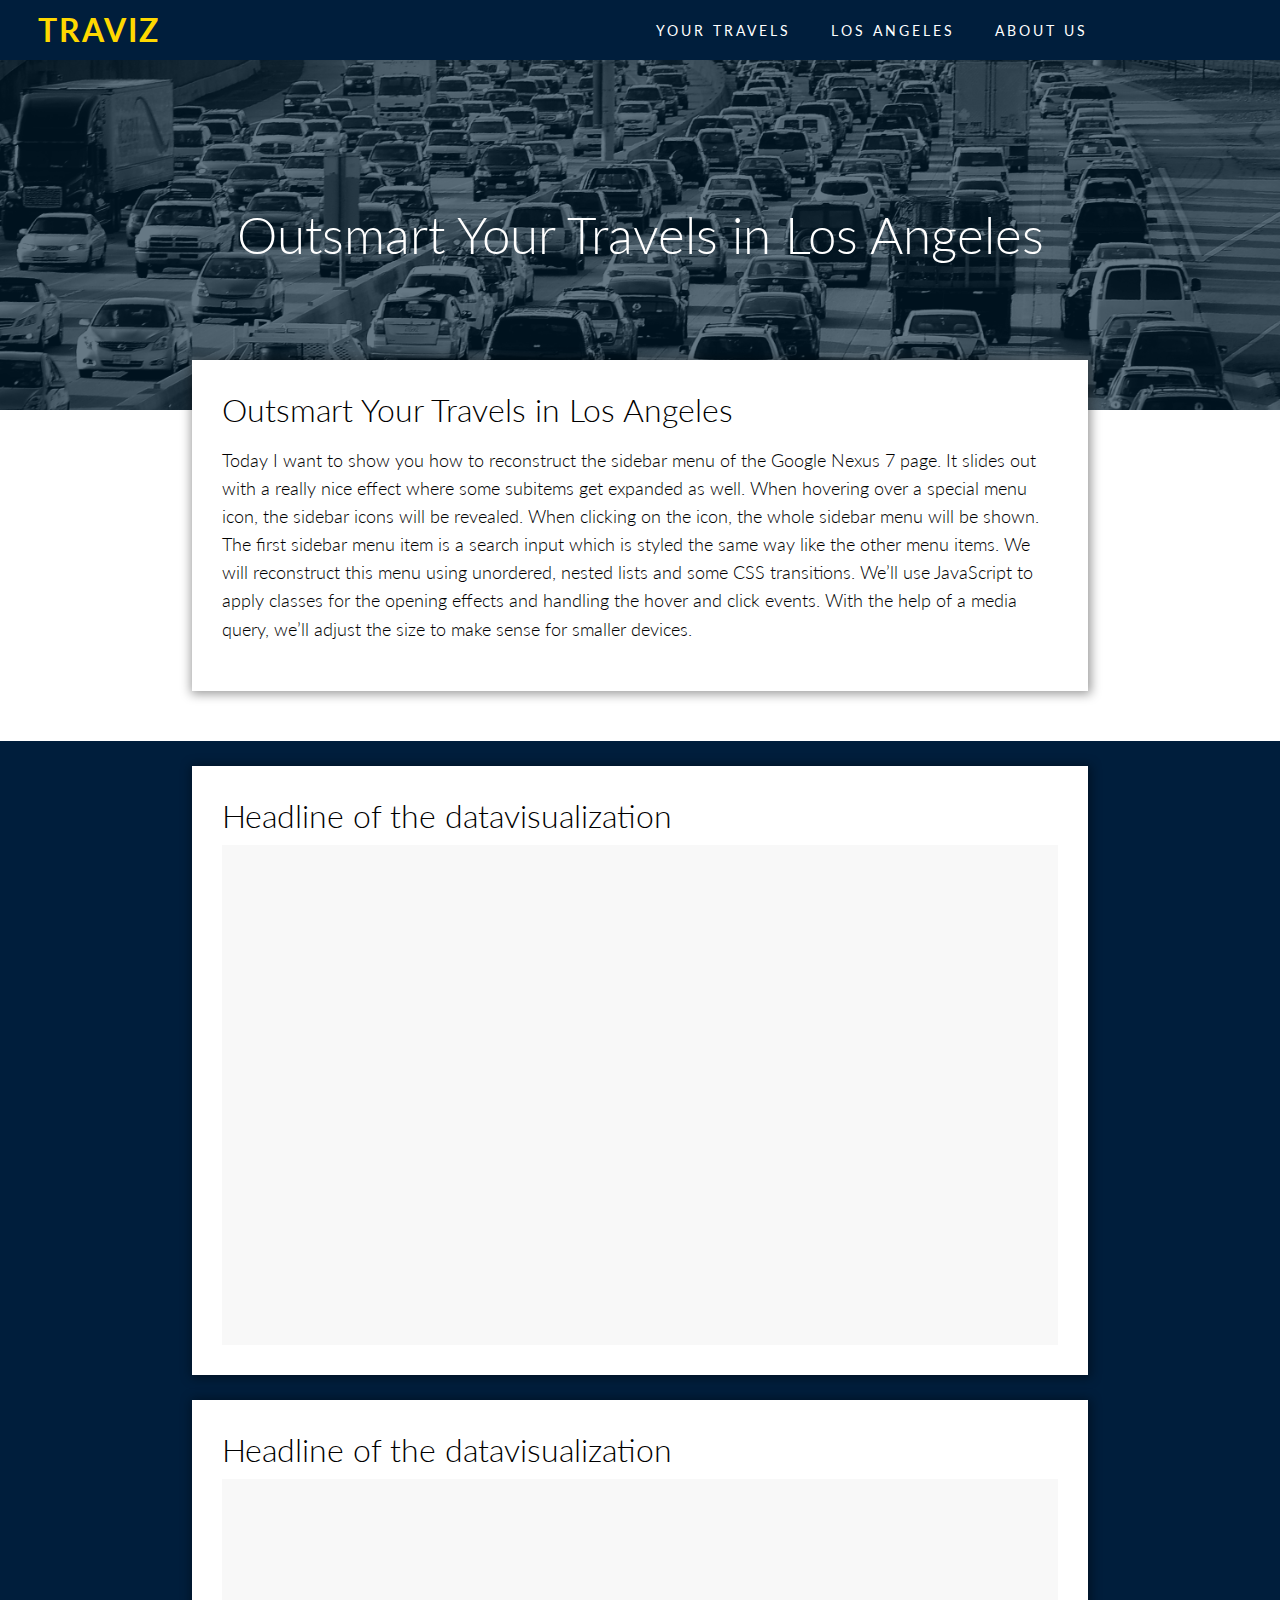
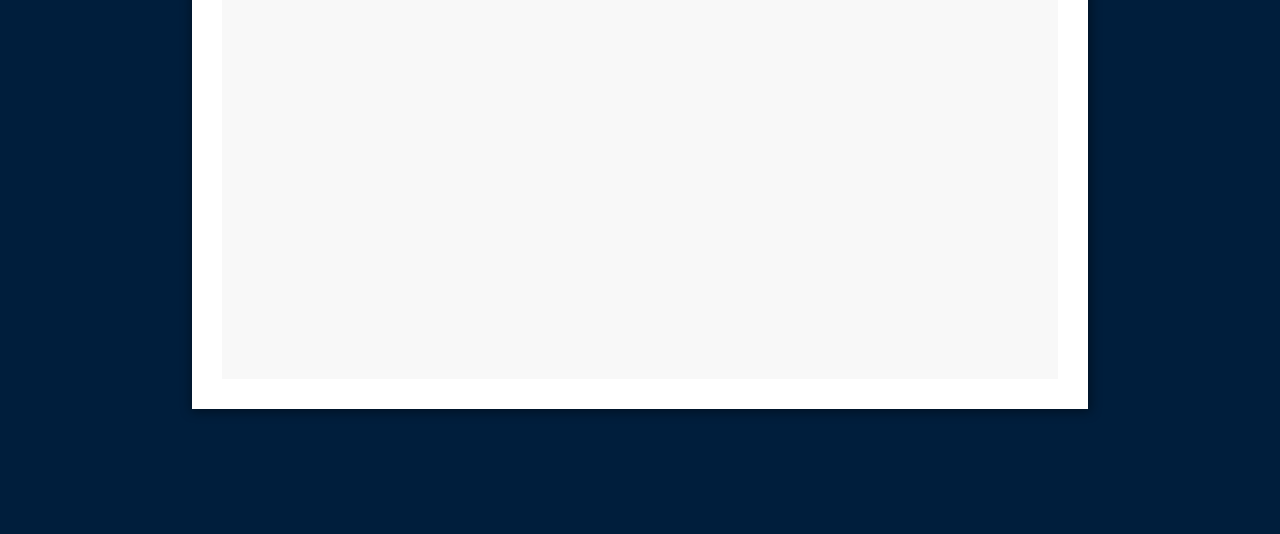
==== index.html @ 6c84fc67 "Add files via upload" ====
<!DOCTYPE html>
<html lang="en" class="no-js">
  <head>
    
        <meta charset="UTF-8">
		<meta http-equiv="X-UA-Compatible" content="IE=edge,chrome=1"> 
		<meta name="viewport" content="width=device-width, initial-scale=1.0"> 
		<title>Traviz - Outsmart Your Travels in Los Angeles </title>
		<meta name="Traviz - Outsmart your travels in Los Angeles" content="Datavisualizations on Los Angeles traffic">
		<meta name="Stefani Urmas" content="Los Angeles traffic data">
		<link rel="shortcut icon" href="../favicon.ico">
		<link rel="stylesheet" type="text/css" href="css/normalize.css">
      	<link href="css/jqueryui.css" rel="stylesheet" type="text/css">
        <link href="css/styles.css" rel="stylesheet" type="text/css">
		<link rel="stylesheet" type="text/css" href="css/component.css">
        <link href="https://fonts.googleapis.com/css?family=Lato:300,300i,400,400i,700" rel="stylesheet">
		<script src="js/modernizr.custom.js"></script>
    
</head>
  
<body>
    <header>    
        <div id="mobile-nav"></div>
        <div id="logo">Traviz</div>
        <nav id="desktop-nav">
            <ul>
                <li>Your Travels</li>
                <li>Los Angeles</li>
                <li>About us</li>
            </ul>    
        </nav>
        <div id="social"></div>
    </header>
    
    <div id="headerimage">
        <div id="headlines">
            <h1>Outsmart Your Travels in Los Angeles</h1>
        </div>
    </div>
        
    <main>
        <h1>Outsmart Your Travels in Los Angeles</h1>
        <p>Today I want to show you how to reconstruct the sidebar menu of the Google Nexus 7 page. It slides out with a really nice effect where some subitems get expanded as well. When hovering over a special menu icon, the sidebar icons will be revealed. When clicking on the icon, the whole sidebar menu will be shown. The first sidebar menu item is a search input which is styled the same way like the other menu items. We will reconstruct this menu using unordered, nested lists and some CSS transitions. We’ll use JavaScript to apply classes for the opening effects and handling the hover and click events. With the help of a media query, we’ll adjust the size to make sense for smaller devices.</p>
    </main>
        
    <section>
        <div id="dataviz-container">
            <h1>Headline of the datavisualization</h1>
            <div id="dataviz"></div>
        </div>
        <div id="dataviz-container">
            <h1>Headline of the datavisualization</h1>
            <div id="dataviz"></div>
        </div>
    </section>
    <footer></footer>
        
<!-- JAVASCRIPT -->
	<script src="js/jquery.js"></script>
	<script src="js/jqueryui.js"></script>
	<script src="js/script.js"></script>
    <script src="js/classie.js"></script>
    <script src="js/gnmenu.js"></script>
	<script>
			new gnMenu( document.getElementById( 'gn-menu' ) );
    </script>
	
</body>
</html>
---- css/jqueryui.css ----
/*! jQuery UI - v1.12.0 - 2016-07-08
* http://jqueryui.com
* Includes: core.css, accordion.css, autocomplete.css, menu.css, button.css, controlgroup.css, checkboxradio.css, datepicker.css, dialog.css, draggable.css, resizable.css, progressbar.css, selectable.css, selectmenu.css, slider.css, sortable.css, spinner.css, tabs.css, tooltip.css, theme.css
* To view and modify this theme, visit http://jqueryui.com/themeroller/?bgShadowXPos=&bgOverlayXPos=&bgErrorXPos=&bgHighlightXPos=&bgContentXPos=&bgHeaderXPos=&bgActiveXPos=&bgHoverXPos=&bgDefaultXPos=&bgShadowYPos=&bgOverlayYPos=&bgErrorYPos=&bgHighlightYPos=&bgContentYPos=&bgHeaderYPos=&bgActiveYPos=&bgHoverYPos=&bgDefaultYPos=&bgShadowRepeat=&bgOverlayRepeat=&bgErrorRepeat=&bgHighlightRepeat=&bgContentRepeat=&bgHeaderRepeat=&bgActiveRepeat=&bgHoverRepeat=&bgDefaultRepeat=&iconsHover=url(%22images%2Fui-icons_555555_256x240.png%22)&iconsHighlight=url(%22images%2Fui-icons_777620_256x240.png%22)&iconsHeader=url(%22images%2Fui-icons_444444_256x240.png%22)&iconsError=url(%22images%2Fui-icons_cc0000_256x240.png%22)&iconsDefault=url(%22images%2Fui-icons_777777_256x240.png%22)&iconsContent=url(%22images%2Fui-icons_444444_256x240.png%22)&iconsActive=url(%22images%2Fui-icons_ffffff_256x240.png%22)&bgImgUrlShadow=&bgImgUrlOverlay=&bgImgUrlHover=&bgImgUrlHighlight=&bgImgUrlHeader=&bgImgUrlError=&bgImgUrlDefault=&bgImgUrlContent=&bgImgUrlActive=&opacityFilterShadow=Alpha(Opacity%3D30)&opacityFilterOverlay=Alpha(Opacity%3D30)&opacityShadowPerc=30&opacityOverlayPerc=30&iconColorHover=%23555555&iconColorHighlight=%23777620&iconColorHeader=%23444444&iconColorError=%23cc0000&iconColorDefault=%23777777&iconColorContent=%23444444&iconColorActive=%23ffffff&bgImgOpacityShadow=0&bgImgOpacityOverlay=0&bgImgOpacityError=95&bgImgOpacityHighlight=55&bgImgOpacityContent=75&bgImgOpacityHeader=75&bgImgOpacityActive=65&bgImgOpacityHover=75&bgImgOpacityDefault=75&bgTextureShadow=flat&bgTextureOverlay=flat&bgTextureError=flat&bgTextureHighlight=flat&bgTextureContent=flat&bgTextureHeader=flat&bgTextureActive=flat&bgTextureHover=flat&bgTextureDefault=flat&cornerRadius=3px&fwDefault=normal&ffDefault=Arial%2CHelvetica%2Csans-serif&fsDefault=1em&cornerRadiusShadow=8px&thicknessShadow=5px&offsetLeftShadow=0px&offsetTopShadow=0px&opacityShadow=.3&bgColorShadow=%23666666&opacityOverlay=.3&bgColorOverlay=%23aaaaaa&fcError=%235f3f3f&borderColorError=%23f1a899&bgColorError=%23fddfdf&fcHighlight=%23777620&borderColorHighlight=%23dad55e&bgColorHighlight=%23fffa90&fcContent=%23333333&borderColorContent=%23dddddd&bgColorContent=%23ffffff&fcHeader=%23333333&borderColorHeader=%23dddddd&bgColorHeader=%23e9e9e9&fcActive=%23ffffff&borderColorActive=%23003eff&bgColorActive=%23007fff&fcHover=%232b2b2b&borderColorHover=%23cccccc&bgColorHover=%23ededed&fcDefault=%23454545&borderColorDefault=%23c5c5c5&bgColorDefault=%23f6f6f6
* Copyright jQuery Foundation and other contributors; Licensed MIT */

/* Layout helpers
----------------------------------*/
.ui-helper-hidden {
	display: none;
}
.ui-helper-hidden-accessible {
	border: 0;
	clip: rect(0 0 0 0);
	height: 1px;
	margin: -1px;
	overflow: hidden;
	padding: 0;
	position: absolute;
	width: 1px;
}
.ui-helper-reset {
	margin: 0;
	padding: 0;
	border: 0;
	outline: 0;
	line-height: 1.3;
	text-decoration: none;
	font-size: 100%;
	list-style: none;
}
.ui-helper-clearfix:before,
.ui-helper-clearfix:after {
	content: "";
	display: table;
	border-collapse: collapse;
}
.ui-helper-clearfix:after {
	clear: both;
}
.ui-helper-zfix {
	width: 100%;
	height: 100%;
	top: 0;
	left: 0;
	position: absolute;
	opacity: 0;
	filter:Alpha(Opacity=0); /* support: IE8 */
}

.ui-front {
	z-index: 100;
}


/* Interaction Cues
----------------------------------*/
.ui-state-disabled {
	cursor: default !important;
	pointer-events: none;
}


/* Icons
----------------------------------*/
.ui-icon {
	display: inline-block;
	vertical-align: middle;
	margin-top: -.25em;
	position: relative;
	text-indent: -99999px;
	overflow: hidden;
	background-repeat: no-repeat;
}

.ui-widget-icon-block {
	left: 50%;
	margin-left: -8px;
	display: block;
}

/* Misc visuals
----------------------------------*/

/* Overlays */
.ui-widget-overlay {
	position: fixed;
	top: 0;
	left: 0;
	width: 100%;
	height: 100%;
}
.ui-accordion .ui-accordion-header {
	display: block;
	cursor: pointer;
	position: relative;
	margin: 2px 0 0 0;
	padding: .5em .5em .5em .7em;
	font-size: 100%;
}
.ui-accordion .ui-accordion-content {
	padding: 1em 2.2em;
	border-top: 0;
	overflow: auto;
}
.ui-autocomplete {
	position: absolute;
	top: 0;
	left: 0;
	cursor: default;
}
.ui-menu {
	list-style: none;
	padding: 0;
	margin: 0;
	display: block;
	outline: 0;
}
.ui-menu .ui-menu {
	position: absolute;
}
.ui-menu .ui-menu-item {
	margin: 0;
	cursor: pointer;
	/* support: IE10, see #8844 */
	list-style-image: url("[data-uri]");
}
.ui-menu .ui-menu-item-wrapper {
	position: relative;
	padding: 3px 1em 3px .4em;
}
.ui-menu .ui-menu-divider {
	margin: 5px 0;
	height: 0;
	font-size: 0;
	line-height: 0;
	border-width: 1px 0 0 0;
}
.ui-menu .ui-state-focus,
.ui-menu .ui-state-active {
	margin: -1px;
}

/* icon support */
.ui-menu-icons {
	position: relative;
}
.ui-menu-icons .ui-menu-item-wrapper {
	padding-left: 2em;
}

/* left-aligned */
.ui-menu .ui-icon {
	position: absolute;
	top: 0;
	bottom: 0;
	left: .2em;
	margin: auto 0;
}

/* right-aligned */
.ui-menu .ui-menu-icon {
	left: auto;
	right: 0;
}
.ui-button {
	padding: .4em 1em;
	display: inline-block;
	position: relative;
	line-height: normal;
	margin-right: .1em;
	cursor: pointer;
	vertical-align: middle;
	text-align: center;
	-webkit-user-select: none;
	-moz-user-select: none;
	-ms-user-select: none;
	user-select: none;

	/* Support: IE <= 11 */
	overflow: visible;
}

.ui-button,
.ui-button:link,
.ui-button:visited,
.ui-button:hover,
.ui-button:active {
	text-decoration: none;
}

/* to make room for the icon, a width needs to be set here */
.ui-button-icon-only {
	width: 2em;
	box-sizing: border-box;
	text-indent: -9999px;
	white-space: nowrap;
}

/* no icon support for input elements */
input.ui-button.ui-button-icon-only {
	text-indent: 0;
}

/* button icon element(s) */
.ui-button-icon-only .ui-icon {
	position: absolute;
	top: 50%;
	left: 50%;
	margin-top: -8px;
	margin-left: -8px;
}

.ui-button.ui-icon-notext .ui-icon {
	padding: 0;
	width: 2.1em;
	height: 2.1em;
	text-indent: -9999px;
	white-space: nowrap;

}

input.ui-button.ui-icon-notext .ui-icon {
	width: auto;
	height: auto;
	text-indent: 0;
	white-space: normal;
	padding: .4em 1em;
}

/* workarounds */
/* Support: Firefox 5 - 40 */
input.ui-button::-moz-focus-inner,
button.ui-button::-moz-focus-inner {
	border: 0;
	padding: 0;
}
.ui-controlgroup {
	vertical-align: middle;
	display: inline-block;
}
.ui-controlgroup > .ui-controlgroup-item {
	float: left;
	margin-left: 0;
	margin-right: 0;
}
.ui-controlgroup > .ui-controlgroup-item:focus,
.ui-controlgroup > .ui-controlgroup-item.ui-visual-focus {
	z-index: 9999;
}
.ui-controlgroup-vertical > .ui-controlgroup-item {
	display: block;
	float: none;
	width: 100%;
	margin-top: 0;
	margin-bottom: 0;
	text-align: left;
}
.ui-controlgroup-vertical .ui-controlgroup-item {
	box-sizing: border-box;
}
.ui-controlgroup .ui-controlgroup-label {
	padding: .4em 1em;
}
.ui-controlgroup .ui-controlgroup-label span {
	font-size: 80%;
}
.ui-controlgroup-horizontal .ui-controlgroup-label + .ui-controlgroup-item {
	border-left: none;
}
.ui-controlgroup-vertical .ui-controlgroup-label + .ui-controlgroup-item {
	border-top: none;
}
.ui-controlgroup-horizontal .ui-controlgroup-label.ui-widget-content {
	border-right: none;
}
.ui-controlgroup-vertical .ui-controlgroup-label.ui-widget-content {
	border-bottom: none;
}

/* Spinner specific style fixes */
.ui-controlgroup-vertical .ui-spinner-input {

	/* Support: IE8 only, Android < 4.4 only */
	width: 75%;
	width: calc( 100% - 2.4em );
}
.ui-controlgroup-vertical .ui-spinner .ui-spinner-up {
	border-top-style: solid;
}

.ui-checkboxradio-label .ui-icon-background {
	box-shadow: inset 1px 1px 1px #ccc;
	border-radius: .12em;
	border: none;
}
.ui-checkboxradio-radio-label .ui-icon-background {
	width: 16px;
	height: 16px;
	border-radius: 1em;
	overflow: visible;
	border: none;
}
.ui-checkboxradio-radio-label.ui-checkboxradio-checked .ui-icon,
.ui-checkboxradio-radio-label.ui-checkboxradio-checked:hover .ui-icon {
	background-image: none;
	width: 8px;
	height: 8px;
	border-width: 4px;
	border-style: solid;
}
.ui-checkboxradio-disabled {
	pointer-events: none;
}
.ui-datepicker {
	width: 17em;
	padding: .2em .2em 0;
	display: none;
}
.ui-datepicker .ui-datepicker-header {
	position: relative;
	padding: .2em 0;
}
.ui-datepicker .ui-datepicker-prev,
.ui-datepicker .ui-datepicker-next {
	position: absolute;
	top: 2px;
	width: 1.8em;
	height: 1.8em;
}
.ui-datepicker .ui-datepicker-prev-hover,
.ui-datepicker .ui-datepicker-next-hover {
	top: 1px;
}
.ui-datepicker .ui-datepicker-prev {
	left: 2px;
}
.ui-datepicker .ui-datepicker-next {
	right: 2px;
}
.ui-datepicker .ui-datepicker-prev-hover {
	left: 1px;
}
.ui-datepicker .ui-datepicker-next-hover {
	right: 1px;
}
.ui-datepicker .ui-datepicker-prev span,
.ui-datepicker .ui-datepicker-next span {
	display: block;
	position: absolute;
	left: 50%;
	margin-left: -8px;
	top: 50%;
	margin-top: -8px;
}
.ui-datepicker .ui-datepicker-title {
	margin: 0 2.3em;
	line-height: 1.8em;
	text-align: center;
}
.ui-datepicker .ui-datepicker-title select {
	font-size: 1em;
	margin: 1px 0;
}
.ui-datepicker select.ui-datepicker-month,
.ui-datepicker select.ui-datepicker-year {
	width: 45%;
}
.ui-datepicker table {
	width: 100%;
	font-size: .9em;
	border-collapse: collapse;
	margin: 0 0 .4em;
}
.ui-datepicker th {
	padding: .7em .3em;
	text-align: center;
	font-weight: bold;
	border: 0;
}
.ui-datepicker td {
	border: 0;
	padding: 1px;
}
.ui-datepicker td span,
.ui-datepicker td a {
	display: block;
	padding: .2em;
	text-align: right;
	text-decoration: none;
}
.ui-datepicker .ui-datepicker-buttonpane {
	background-image: none;
	margin: .7em 0 0 0;
	padding: 0 .2em;
	border-left: 0;
	border-right: 0;
	border-bottom: 0;
}
.ui-datepicker .ui-datepicker-buttonpane button {
	float: right;
	margin: .5em .2em .4em;
	cursor: pointer;
	padding: .2em .6em .3em .6em;
	width: auto;
	overflow: visible;
}
.ui-datepicker .ui-datepicker-buttonpane button.ui-datepicker-current {
	float: left;
}

/* with multiple calendars */
.ui-datepicker.ui-datepicker-multi {
	width: auto;
}
.ui-datepicker-multi .ui-datepicker-group {
	float: left;
}
.ui-datepicker-multi .ui-datepicker-group table {
	width: 95%;
	margin: 0 auto .4em;
}
.ui-datepicker-multi-2 .ui-datepicker-group {
	width: 50%;
}
.ui-datepicker-multi-3 .ui-datepicker-group {
	width: 33.3%;
}
.ui-datepicker-multi-4 .ui-datepicker-group {
	width: 25%;
}
.ui-datepicker-multi .ui-datepicker-group-last .ui-datepicker-header,
.ui-datepicker-multi .ui-datepicker-group-middle .ui-datepicker-header {
	border-left-width: 0;
}
.ui-datepicker-multi .ui-datepicker-buttonpane {
	clear: left;
}
.ui-datepicker-row-break {
	clear: both;
	width: 100%;
	font-size: 0;
}

/* RTL support */
.ui-datepicker-rtl {
	direction: rtl;
}
.ui-datepicker-rtl .ui-datepicker-prev {
	right: 2px;
	left: auto;
}
.ui-datepicker-rtl .ui-datepicker-next {
	left: 2px;
	right: auto;
}
.ui-datepicker-rtl .ui-datepicker-prev:hover {
	right: 1px;
	left: auto;
}
.ui-datepicker-rtl .ui-datepicker-next:hover {
	left: 1px;
	right: auto;
}
.ui-datepicker-rtl .ui-datepicker-buttonpane {
	clear: right;
}
.ui-datepicker-rtl .ui-datepicker-buttonpane button {
	float: left;
}
.ui-datepicker-rtl .ui-datepicker-buttonpane button.ui-datepicker-current,
.ui-datepicker-rtl .ui-datepicker-group {
	float: right;
}
.ui-datepicker-rtl .ui-datepicker-group-last .ui-datepicker-header,
.ui-datepicker-rtl .ui-datepicker-group-middle .ui-datepicker-header {
	border-right-width: 0;
	border-left-width: 1px;
}

/* Icons */
.ui-datepicker .ui-icon {
	display: block;
	text-indent: -99999px;
	overflow: hidden;
	background-repeat: no-repeat;
	left: .5em;
	top: .3em;
}
.ui-dialog {
	position: absolute;
	top: 0;
	left: 0;
	padding: .2em;
	outline: 0;
}
.ui-dialog .ui-dialog-titlebar {
	padding: .4em 1em;
	position: relative;
}
.ui-dialog .ui-dialog-title {
	float: left;
	margin: .1em 0;
	white-space: nowrap;
	width: 90%;
	overflow: hidden;
	text-overflow: ellipsis;
}
.ui-dialog .ui-dialog-titlebar-close {
	position: absolute;
	right: .3em;
	top: 50%;
	width: 20px;
	margin: -10px 0 0 0;
	padding: 1px;
	height: 20px;
}
.ui-dialog .ui-dialog-content {
	position: relative;
	border: 0;
	padding: .5em 1em;
	background: none;
	overflow: auto;
}
.ui-dialog .ui-dialog-buttonpane {
	text-align: left;
	border-width: 1px 0 0 0;
	background-image: none;
	margin-top: .5em;
	padding: .3em 1em .5em .4em;
}
.ui-dialog .ui-dialog-buttonpane .ui-dialog-buttonset {
	float: right;
}
.ui-dialog .ui-dialog-buttonpane button {
	margin: .5em .4em .5em 0;
	cursor: pointer;
}
.ui-dialog .ui-resizable-n {
	height: 2px;
	top: 0;
}
.ui-dialog .ui-resizable-e {
	width: 2px;
	right: 0;
}
.ui-dialog .ui-resizable-s {
	height: 2px;
	bottom: 0;
}
.ui-dialog .ui-resizable-w {
	width: 2px;
	left: 0;
}
.ui-dialog .ui-resizable-se,
.ui-dialog .ui-resizable-sw,
.ui-dialog .ui-resizable-ne,
.ui-dialog .ui-resizable-nw {
	width: 7px;
	height: 7px;
}
.ui-dialog .ui-resizable-se {
	right: 0;
	bottom: 0;
}
.ui-dialog .ui-resizable-sw {
	left: 0;
	bottom: 0;
}
.ui-dialog .ui-resizable-ne {
	right: 0;
	top: 0;
}
.ui-dialog .ui-resizable-nw {
	left: 0;
	top: 0;
}
.ui-draggable .ui-dialog-titlebar {
	cursor: move;
}
.ui-draggable-handle {
	-ms-touch-action: none;
	touch-action: none;
}
.ui-resizable {
	position: relative;
}
.ui-resizable-handle {
	position: absolute;
	font-size: 0.1px;
	display: block;
	-ms-touch-action: none;
	touch-action: none;
}
.ui-resizable-disabled .ui-resizable-handle,
.ui-resizable-autohide .ui-resizable-handle {
	display: none;
}
.ui-resizable-n {
	cursor: n-resize;
	height: 7px;
	width: 100%;
	top: -5px;
	left: 0;
}
.ui-resizable-s {
	cursor: s-resize;
	height: 7px;
	width: 100%;
	bottom: -5px;
	left: 0;
}
.ui-resizable-e {
	cursor: e-resize;
	width: 7px;
	right: -5px;
	top: 0;
	height: 100%;
}
.ui-resizable-w {
	cursor: w-resize;
	width: 7px;
	left: -5px;
	top: 0;
	height: 100%;
}
.ui-resizable-se {
	cursor: se-resize;
	width: 12px;
	height: 12px;
	right: 1px;
	bottom: 1px;
}
.ui-resizable-sw {
	cursor: sw-resize;
	width: 9px;
	height: 9px;
	left: -5px;
	bottom: -5px;
}
.ui-resizable-nw {
	cursor: nw-resize;
	width: 9px;
	height: 9px;
	left: -5px;
	top: -5px;
}
.ui-resizable-ne {
	cursor: ne-resize;
	width: 9px;
	height: 9px;
	right: -5px;
	top: -5px;
}
.ui-progressbar {
	height: 2em;
	text-align: left;
	overflow: hidden;
}
.ui-progressbar .ui-progressbar-value {
	margin: -1px;
	height: 100%;
}
.ui-progressbar .ui-progressbar-overlay {
	background: url("[data-uri]");
	height: 100%;
	filter: alpha(opacity=25); /* support: IE8 */
	opacity: 0.25;
}
.ui-progressbar-indeterminate .ui-progressbar-value {
	background-image: none;
}
.ui-selectable {
	-ms-touch-action: none;
	touch-action: none;
}
.ui-selectable-helper {
	position: absolute;
	z-index: 100;
	border: 1px dotted black;
}
.ui-selectmenu-menu {
	padding: 0;
	margin: 0;
	position: absolute;
	top: 0;
	left: 0;
	display: none;
}
.ui-selectmenu-menu .ui-menu {
	overflow: auto;
	overflow-x: hidden;
	padding-bottom: 1px;
}
.ui-selectmenu-menu .ui-menu .ui-selectmenu-optgroup {
	font-size: 1em;
	font-weight: bold;
	line-height: 1.5;
	padding: 2px 0.4em;
	margin: 0.5em 0 0 0;
	height: auto;
	border: 0;
}
.ui-selectmenu-open {
	display: block;
}
.ui-selectmenu-text {
	display: block;
	margin-right: 20px;
	overflow: hidden;
	text-overflow: ellipsis;
}
.ui-selectmenu-button.ui-button {
	text-align: left;
	white-space: nowrap;
	width: 14em;
}
.ui-selectmenu-icon.ui-icon {
	float: right;
	margin-top: 0;
}
.ui-slider {
	position: relative;
	text-align: left;
}
.ui-slider .ui-slider-handle {
	position: absolute;
	z-index: 2;
	width: 1.2em;
	height: 1.2em;
	cursor: default;
	-ms-touch-action: none;
	touch-action: none;
}
.ui-slider .ui-slider-range {
	position: absolute;
	z-index: 1;
	font-size: .7em;
	display: block;
	border: 0;
	background-position: 0 0;
}

/* support: IE8 - See #6727 */
.ui-slider.ui-state-disabled .ui-slider-handle,
.ui-slider.ui-state-disabled .ui-slider-range {
	filter: inherit;
}

.ui-slider-horizontal {
	height: .8em;
}
.ui-slider-horizontal .ui-slider-handle {
	top: -.3em;
	margin-left: -.6em;
}
.ui-slider-horizontal .ui-slider-range {
	top: 0;
	height: 100%;
}
.ui-slider-horizontal .ui-slider-range-min {
	left: 0;
}
.ui-slider-horizontal .ui-slider-range-max {
	right: 0;
}

.ui-slider-vertical {
	width: .8em;
	height: 100px;
}
.ui-slider-vertical .ui-slider-handle {
	left: -.3em;
	margin-left: 0;
	margin-bottom: -.6em;
}
.ui-slider-vertical .ui-slider-range {
	left: 0;
	width: 100%;
}
.ui-slider-vertical .ui-slider-range-min {
	bottom: 0;
}
.ui-slider-vertical .ui-slider-range-max {
	top: 0;
}
.ui-sortable-handle {
	-ms-touch-action: none;
	touch-action: none;
}
.ui-spinner {
	position: relative;
	display: inline-block;
	overflow: hidden;
	padding: 0;
	vertical-align: middle;
}
.ui-spinner-input {
	border: none;
	background: none;
	color: inherit;
	padding: .222em 0;
	margin: .2em 0;
	vertical-align: middle;
	margin-left: .4em;
	margin-right: 2em;
}
.ui-spinner-button {
	width: 1.6em;
	height: 50%;
	font-size: .5em;
	padding: 0;
	margin: 0;
	text-align: center;
	position: absolute;
	cursor: default;
	display: block;
	overflow: hidden;
	right: 0;
}
/* more specificity required here to override default borders */
.ui-spinner a.ui-spinner-button {
	border-top-style: none;
	border-bottom-style: none;
	border-right-style: none;
}
.ui-spinner-up {
	top: 0;
}
.ui-spinner-down {
	bottom: 0;
}
.ui-tabs {
	position: relative;/* position: relative prevents IE scroll bug (element with position: relative inside container with overflow: auto appear as "fixed") */
	padding: .2em;
}
.ui-tabs .ui-tabs-nav {
	margin: 0;
	padding: .2em .2em 0;
}
.ui-tabs .ui-tabs-nav li {
	list-style: none;
	float: left;
	position: relative;
	top: 0;
	margin: 1px .2em 0 0;
	border-bottom-width: 0;
	padding: 0;
	white-space: nowrap;
}
.ui-tabs .ui-tabs-nav .ui-tabs-anchor {
	float: left;
	padding: .5em 1em;
	text-decoration: none;
}
.ui-tabs .ui-tabs-nav li.ui-tabs-active {
	margin-bottom: -1px;
	padding-bottom: 1px;
}
.ui-tabs .ui-tabs-nav li.ui-tabs-active .ui-tabs-anchor,
.ui-tabs .ui-tabs-nav li.ui-state-disabled .ui-tabs-anchor,
.ui-tabs .ui-tabs-nav li.ui-tabs-loading .ui-tabs-anchor {
	cursor: text;
}
.ui-tabs-collapsible .ui-tabs-nav li.ui-tabs-active .ui-tabs-anchor {
	cursor: pointer;
}
.ui-tabs .ui-tabs-panel {
	display: block;
	border-width: 0;
	padding: 1em 1.4em;
	background: none;
}
.ui-tooltip {
	padding: 8px;
	position: absolute;
	z-index: 9999;
	max-width: 300px;
}
body .ui-tooltip {
	border-width: 2px;
}

/* Component containers
----------------------------------*/
.ui-widget {
	font-family: Arial,Helvetica,sans-serif;
	font-size: 1em;
}
.ui-widget .ui-widget {
	font-size: 1em;
}
.ui-widget input,
.ui-widget select,
.ui-widget textarea,
.ui-widget button {
	font-family: Arial,Helvetica,sans-serif;
	font-size: 1em;
}
.ui-widget.ui-widget-content {
	border: 1px solid #c5c5c5;
}
.ui-widget-content {
	border: 1px solid #dddddd;
	background: #ffffff;
	color: #333333;
}
.ui-widget-content a {
	color: #333333;
}
.ui-widget-header {
	border: 1px solid #dddddd;
	background: #e9e9e9;
	color: #333333;
	font-weight: bold;
}
.ui-widget-header a {
	color: #333333;
}

/* Interaction states
----------------------------------*/
.ui-state-default,
.ui-widget-content .ui-state-default,
.ui-widget-header .ui-state-default,
.ui-button,

/* We use html here because we need a greater specificity to make sure disabled
works properly when clicked or hovered */
html .ui-button.ui-state-disabled:hover,
html .ui-button.ui-state-disabled:active {
	border: 1px solid #c5c5c5;
	background: #f6f6f6;
	font-weight: normal;
	color: #454545;
}
.ui-state-default a,
.ui-state-default a:link,
.ui-state-default a:visited,
a.ui-button,
a:link.ui-button,
a:visited.ui-button,
.ui-button {
	color: #454545;
	text-decoration: none;
}
.ui-state-hover,
.ui-widget-content .ui-state-hover,
.ui-widget-header .ui-state-hover,
.ui-state-focus,
.ui-widget-content .ui-state-focus,
.ui-widget-header .ui-state-focus,
.ui-button:hover,
.ui-button:focus {
	border: 1px solid #cccccc;
	background: #ededed;
	font-weight: normal;
	color: #2b2b2b;
}
.ui-state-hover a,
.ui-state-hover a:hover,
.ui-state-hover a:link,
.ui-state-hover a:visited,
.ui-state-focus a,
.ui-state-focus a:hover,
.ui-state-focus a:link,
.ui-state-focus a:visited,
a.ui-button:hover,
a.ui-button:focus {
	color: #2b2b2b;
	text-decoration: none;
}

.ui-visual-focus {
	box-shadow: 0 0 3px 1px rgb(94, 158, 214);
}
.ui-state-active,
.ui-widget-content .ui-state-active,
.ui-widget-header .ui-state-active,
a.ui-button:active,
.ui-button:active,
.ui-button.ui-state-active:hover {
	border: 1px solid #003eff;
	background: #007fff;
	font-weight: normal;
	color: #ffffff;
}
.ui-icon-background,
.ui-state-active .ui-icon-background {
	border: #003eff;
	background-color: #ffffff;
}
.ui-state-active a,
.ui-state-active a:link,
.ui-state-active a:visited {
	color: #ffffff;
	text-decoration: none;
}

/* Interaction Cues
----------------------------------*/
.ui-state-highlight,
.ui-widget-content .ui-state-highlight,
.ui-widget-header .ui-state-highlight {
	border: 1px solid #dad55e;
	background: #fffa90;
	color: #777620;
}
.ui-state-checked {
	border: 1px solid #dad55e;
	background: #fffa90;
}
.ui-state-highlight a,
.ui-widget-content .ui-state-highlight a,
.ui-widget-header .ui-state-highlight a {
	color: #777620;
}
.ui-state-error,
.ui-widget-content .ui-state-error,
.ui-widget-header .ui-state-error {
	border: 1px solid #f1a899;
	background: #fddfdf;
	color: #5f3f3f;
}
.ui-state-error a,
.ui-widget-content .ui-state-error a,
.ui-widget-header .ui-state-error a {
	color: #5f3f3f;
}
.ui-state-error-text,
.ui-widget-content .ui-state-error-text,
.ui-widget-header .ui-state-error-text {
	color: #5f3f3f;
}
.ui-priority-primary,
.ui-widget-content .ui-priority-primary,
.ui-widget-header .ui-priority-primary {
	font-weight: bold;
}
.ui-priority-secondary,
.ui-widget-content .ui-priority-secondary,
.ui-widget-header .ui-priority-secondary {
	opacity: .7;
	filter:Alpha(Opacity=70); /* support: IE8 */
	font-weight: normal;
}
.ui-state-disabled,
.ui-widget-content .ui-state-disabled,
.ui-widget-header .ui-state-disabled {
	opacity: .35;
	filter:Alpha(Opacity=35); /* support: IE8 */
	background-image: none;
}
.ui-state-disabled .ui-icon {
	filter:Alpha(Opacity=35); /* support: IE8 - See #6059 */
}

/* Icons
----------------------------------*/

/* states and images */
.ui-icon {
	width: 16px;
	height: 16px;
}
.ui-icon,
.ui-widget-content .ui-icon {
	background-image: url("images/ui-icons_444444_256x240.png");
}
.ui-widget-header .ui-icon {
	background-image: url("images/ui-icons_444444_256x240.png");
}
.ui-button .ui-icon {
	background-image: url("images/ui-icons_777777_256x240.png");
}
.ui-state-hover .ui-icon,
.ui-state-focus .ui-icon,
.ui-button:hover .ui-icon,
.ui-button:focus .ui-icon,
.ui-state-default .ui-icon {
	background-image: url("images/ui-icons_555555_256x240.png");
}
.ui-state-active .ui-icon,
.ui-button:active .ui-icon {
	background-image: url("images/ui-icons_ffffff_256x240.png");
}
.ui-state-highlight .ui-icon,
.ui-button .ui-state-highlight.ui-icon {
	background-image: url("images/ui-icons_777620_256x240.png");
}
.ui-state-error .ui-icon,
.ui-state-error-text .ui-icon {
	background-image: url("images/ui-icons_cc0000_256x240.png");
}

/* positioning */
.ui-icon-blank { background-position: 16px 16px; }
.ui-icon-caret-1-n { background-position: 0 0; }
.ui-icon-caret-1-ne { background-position: -16px 0; }
.ui-icon-caret-1-e { background-position: -32px 0; }
.ui-icon-caret-1-se { background-position: -48px 0; }
.ui-icon-caret-1-s { background-position: -65px 0; }
.ui-icon-caret-1-sw { background-position: -80px 0; }
.ui-icon-caret-1-w { background-position: -96px 0; }
.ui-icon-caret-1-nw { background-position: -112px 0; }
.ui-icon-caret-2-n-s { background-position: -128px 0; }
.ui-icon-caret-2-e-w { background-position: -144px 0; }
.ui-icon-triangle-1-n { background-position: 0 -16px; }
.ui-icon-triangle-1-ne { background-position: -16px -16px; }
.ui-icon-triangle-1-e { background-position: -32px -16px; }
.ui-icon-triangle-1-se { background-position: -48px -16px; }
.ui-icon-triangle-1-s { background-position: -65px -16px; }
.ui-icon-triangle-1-sw { background-position: -80px -16px; }
.ui-icon-triangle-1-w { background-position: -96px -16px; }
.ui-icon-triangle-1-nw { background-position: -112px -16px; }
.ui-icon-triangle-2-n-s { background-position: -128px -16px; }
.ui-icon-triangle-2-e-w { background-position: -144px -16px; }
.ui-icon-arrow-1-n { background-position: 0 -32px; }
.ui-icon-arrow-1-ne { background-position: -16px -32px; }
.ui-icon-arrow-1-e { background-position: -32px -32px; }
.ui-icon-arrow-1-se { background-position: -48px -32px; }
.ui-icon-arrow-1-s { background-position: -65px -32px; }
.ui-icon-arrow-1-sw { background-position: -80px -32px; }
.ui-icon-arrow-1-w { background-position: -96px -32px; }
.ui-icon-arrow-1-nw { background-position: -112px -32px; }
.ui-icon-arrow-2-n-s { background-position: -128px -32px; }
.ui-icon-arrow-2-ne-sw { background-position: -144px -32px; }
.ui-icon-arrow-2-e-w { background-position: -160px -32px; }
.ui-icon-arrow-2-se-nw { background-position: -176px -32px; }
.ui-icon-arrowstop-1-n { background-position: -192px -32px; }
.ui-icon-arrowstop-1-e { background-position: -208px -32px; }
.ui-icon-arrowstop-1-s { background-position: -224px -32px; }
.ui-icon-arrowstop-1-w { background-position: -240px -32px; }
.ui-icon-arrowthick-1-n { background-position: 1px -48px; }
.ui-icon-arrowthick-1-ne { background-position: -16px -48px; }
.ui-icon-arrowthick-1-e { background-position: -32px -48px; }
.ui-icon-arrowthick-1-se { background-position: -48px -48px; }
.ui-icon-arrowthick-1-s { background-position: -64px -48px; }
.ui-icon-arrowthick-1-sw { background-position: -80px -48px; }
.ui-icon-arrowthick-1-w { background-position: -96px -48px; }
.ui-icon-arrowthick-1-nw { background-position: -112px -48px; }
.ui-icon-arrowthick-2-n-s { background-position: -128px -48px; }
.ui-icon-arrowthick-2-ne-sw { background-position: -144px -48px; }
.ui-icon-arrowthick-2-e-w { background-position: -160px -48px; }
.ui-icon-arrowthick-2-se-nw { background-position: -176px -48px; }
.ui-icon-arrowthickstop-1-n { background-position: -192px -48px; }
.ui-icon-arrowthickstop-1-e { background-position: -208px -48px; }
.ui-icon-arrowthickstop-1-s { background-position: -224px -48px; }
.ui-icon-arrowthickstop-1-w { background-position: -240px -48px; }
.ui-icon-arrowreturnthick-1-w { background-position: 0 -64px; }
.ui-icon-arrowreturnthick-1-n { background-position: -16px -64px; }
.ui-icon-arrowreturnthick-1-e { background-position: -32px -64px; }
.ui-icon-arrowreturnthick-1-s { background-position: -48px -64px; }
.ui-icon-arrowreturn-1-w { background-position: -64px -64px; }
.ui-icon-arrowreturn-1-n { background-position: -80px -64px; }
.ui-icon-arrowreturn-1-e { background-position: -96px -64px; }
.ui-icon-arrowreturn-1-s { background-position: -112px -64px; }
.ui-icon-arrowrefresh-1-w { background-position: -128px -64px; }
.ui-icon-arrowrefresh-1-n { background-position: -144px -64px; }
.ui-icon-arrowrefresh-1-e { background-position: -160px -64px; }
.ui-icon-arrowrefresh-1-s { background-position: -176px -64px; }
.ui-icon-arrow-4 { background-position: 0 -80px; }
.ui-icon-arrow-4-diag { background-position: -16px -80px; }
.ui-icon-extlink { background-position: -32px -80px; }
.ui-icon-newwin { background-position: -48px -80px; }
.ui-icon-refresh { background-position: -64px -80px; }
.ui-icon-shuffle { background-position: -80px -80px; }
.ui-icon-transfer-e-w { background-position: -96px -80px; }
.ui-icon-transferthick-e-w { background-position: -112px -80px; }
.ui-icon-folder-collapsed { background-position: 0 -96px; }
.ui-icon-folder-open { background-position: -16px -96px; }
.ui-icon-document { background-position: -32px -96px; }
.ui-icon-document-b { background-position: -48px -96px; }
.ui-icon-note { background-position: -64px -96px; }
.ui-icon-mail-closed { background-position: -80px -96px; }
.ui-icon-mail-open { background-position: -96px -96px; }
.ui-icon-suitcase { background-position: -112px -96px; }
.ui-icon-comment { background-position: -128px -96px; }
.ui-icon-person { background-position: -144px -96px; }
.ui-icon-print { background-position: -160px -96px; }
.ui-icon-trash { background-position: -176px -96px; }
.ui-icon-locked { background-position: -192px -96px; }
.ui-icon-unlocked { background-position: -208px -96px; }
.ui-icon-bookmark { background-position: -224px -96px; }
.ui-icon-tag { background-position: -240px -96px; }
.ui-icon-home { background-position: 0 -112px; }
.ui-icon-flag { background-position: -16px -112px; }
.ui-icon-calendar { background-position: -32px -112px; }
.ui-icon-cart { background-position: -48px -112px; }
.ui-icon-pencil { background-position: -64px -112px; }
.ui-icon-clock { background-position: -80px -112px; }
.ui-icon-disk { background-position: -96px -112px; }
.ui-icon-calculator { background-position: -112px -112px; }
.ui-icon-zoomin { background-position: -128px -112px; }
.ui-icon-zoomout { background-position: -144px -112px; }
.ui-icon-search { background-position: -160px -112px; }
.ui-icon-wrench { background-position: -176px -112px; }
.ui-icon-gear { background-position: -192px -112px; }
.ui-icon-heart { background-position: -208px -112px; }
.ui-icon-star { background-position: -224px -112px; }
.ui-icon-link { background-position: -240px -112px; }
.ui-icon-cancel { background-position: 0 -128px; }
.ui-icon-plus { background-position: -16px -128px; }
.ui-icon-plusthick { background-position: -32px -128px; }
.ui-icon-minus { background-position: -48px -128px; }
.ui-icon-minusthick { background-position: -64px -128px; }
.ui-icon-close { background-position: -80px -128px; }
.ui-icon-closethick { background-position: -96px -128px; }
.ui-icon-key { background-position: -112px -128px; }
.ui-icon-lightbulb { background-position: -128px -128px; }
.ui-icon-scissors { background-position: -144px -128px; }
.ui-icon-clipboard { background-position: -160px -128px; }
.ui-icon-copy { background-position: -176px -128px; }
.ui-icon-contact { background-position: -192px -128px; }
.ui-icon-image { background-position: -208px -128px; }
.ui-icon-video { background-position: -224px -128px; }
.ui-icon-script { background-position: -240px -128px; }
.ui-icon-alert { background-position: 0 -144px; }
.ui-icon-info { background-position: -16px -144px; }
.ui-icon-notice { background-position: -32px -144px; }
.ui-icon-help { background-position: -48px -144px; }
.ui-icon-check { background-position: -64px -144px; }
.ui-icon-bullet { background-position: -80px -144px; }
.ui-icon-radio-on { background-position: -96px -144px; }
.ui-icon-radio-off { background-position: -112px -144px; }
.ui-icon-pin-w { background-position: -128px -144px; }
.ui-icon-pin-s { background-position: -144px -144px; }
.ui-icon-play { background-position: 0 -160px; }
.ui-icon-pause { background-position: -16px -160px; }
.ui-icon-seek-next { background-position: -32px -160px; }
.ui-icon-seek-prev { background-position: -48px -160px; }
.ui-icon-seek-end { background-position: -64px -160px; }
.ui-icon-seek-start { background-position: -80px -160px; }
/* ui-icon-seek-first is deprecated, use ui-icon-seek-start instead */
.ui-icon-seek-first { background-position: -80px -160px; }
.ui-icon-stop { background-position: -96px -160px; }
.ui-icon-eject { background-position: -112px -160px; }
.ui-icon-volume-off { background-position: -128px -160px; }
.ui-icon-volume-on { background-position: -144px -160px; }
.ui-icon-power { background-position: 0 -176px; }
.ui-icon-signal-diag { background-position: -16px -176px; }
.ui-icon-signal { background-position: -32px -176px; }
.ui-icon-battery-0 { background-position: -48px -176px; }
.ui-icon-battery-1 { background-position: -64px -176px; }
.ui-icon-battery-2 { background-position: -80px -176px; }
.ui-icon-battery-3 { background-position: -96px -176px; }
.ui-icon-circle-plus { background-position: 0 -192px; }
.ui-icon-circle-minus { background-position: -16px -192px; }
.ui-icon-circle-close { background-position: -32px -192px; }
.ui-icon-circle-triangle-e { background-position: -48px -192px; }
.ui-icon-circle-triangle-s { background-position: -64px -192px; }
.ui-icon-circle-triangle-w { background-position: -80px -192px; }
.ui-icon-circle-triangle-n { background-position: -96px -192px; }
.ui-icon-circle-arrow-e { background-position: -112px -192px; }
.ui-icon-circle-arrow-s { background-position: -128px -192px; }
.ui-icon-circle-arrow-w { background-position: -144px -192px; }
.ui-icon-circle-arrow-n { background-position: -160px -192px; }
.ui-icon-circle-zoomin { background-position: -176px -192px; }
.ui-icon-circle-zoomout { background-position: -192px -192px; }
.ui-icon-circle-check { background-position: -208px -192px; }
.ui-icon-circlesmall-plus { background-position: 0 -208px; }
.ui-icon-circlesmall-minus { background-position: -16px -208px; }
.ui-icon-circlesmall-close { background-position: -32px -208px; }
.ui-icon-squaresmall-plus { background-position: -48px -208px; }
.ui-icon-squaresmall-minus { background-position: -64px -208px; }
.ui-icon-squaresmall-close { background-position: -80px -208px; }
.ui-icon-grip-dotted-vertical { background-position: 0 -224px; }
.ui-icon-grip-dotted-horizontal { background-position: -16px -224px; }
.ui-icon-grip-solid-vertical { background-position: -32px -224px; }
.ui-icon-grip-solid-horizontal { background-position: -48px -224px; }
.ui-icon-gripsmall-diagonal-se { background-position: -64px -224px; }
.ui-icon-grip-diagonal-se { background-position: -80px -224px; }


/* Misc visuals
----------------------------------*/

/* Corner radius */
.ui-corner-all,
.ui-corner-top,
.ui-corner-left,
.ui-corner-tl {
	border-top-left-radius: 3px;
}
.ui-corner-all,
.ui-corner-top,
.ui-corner-right,
.ui-corner-tr {
	border-top-right-radius: 3px;
}
.ui-corner-all,
.ui-corner-bottom,
.ui-corner-left,
.ui-corner-bl {
	border-bottom-left-radius: 3px;
}
.ui-corner-all,
.ui-corner-bottom,
.ui-corner-right,
.ui-corner-br {
	border-bottom-right-radius: 3px;
}

/* Overlays */
.ui-widget-overlay {
	background: #aaaaaa;
	opacity: .003;
	filter: Alpha(Opacity=.3); /* support: IE8 */
}
.ui-widget-shadow {
	-webkit-box-shadow: 0px 0px 5px #666666;
	box-shadow: 0px 0px 5px #666666;
}
---- css/styles.css ----
/* styles.css 
   Project: Traviz - JOUR-590 Journalism Reengineered
   Author: Stefani Urmas
   Date: 09/28/2017
*/

@font-face {
	font-family: 'codropsicons';
	src:url('../fonts/codropsicons/codropsicons.eot');
	src:url('../fonts/codropsicons/codropsicons.eot?#iefix') format('embedded-opentype'),
		url('../fonts/codropsicons/codropsicons.woff') format('woff'),
		url('../fonts/codropsicons/codropsicons.ttf') format('truetype'),
		url('../fonts/codropsicons/codropsicons.svg#codropsicons') format('svg');
	font-weight: normal;
	font-style: normal;
}

body {
    font-family: 'Lato', sans-serif;
  }

p {
    font-size: 1.1em;
    line-height: 1.6em;
    font-weight: 300;
}

header {
    position: relative;
	overflow: hidden;
    color: #fff;
	font-family: 'Lato', Arial, sans-serif;
    background-color: #001E3C;
    width: 100%;
    height: 60px;
    box-sizing: border-box;
}

#mobile-nav {
    display: none;
}

#logo {
    float: left;
    height: 60px;
    width: 30%;
    margin: 0;
    padding: 0px 0px 2px 3%;
    font-size: 2em;
    text-transform: uppercase;
    font-weight: 700;
    letter-spacing: 2px;
    box-sizing: border-box;
    display: flex;
    flex-direction: column;
    align-items: flex-start;
    justify-content: center;
    color: #FFD800;
}

#desktop-nav {
    float: left;
    margin: 0;
    padding: 0;
    width: 55%;
    height: 60px;
    box-sizing: border-box;
} 

#desktop-nav ul {
    float: right;
    margin: 0;
    padding: 0;
    box-sizing: border-box;
    width: 100%;
    height: 60px;
    display: flex;
    flex-direction: row;
    align-items: center;
    justify-content: flex-end;
}

#desktop-nav li {
    list-style: none;
    font-size: 0.9em;
    font-weight: 400;
    text-transform: uppercase;
    letter-spacing: 3px;
    margin-left: 40px;
    box-sizing: border-box;
} 

#social {
    float: left;
    width: 15%;
    height: 60px; 
    font-size: 0.9em;
    font-weight: 400;
    text-transform: uppercase;
    letter-spacing: 3px;
    display: flex;
    flex-direction: row;
    flex-wrap: nowrap;
    align-items: center;
    justify-content: center;
    box-sizing: border-box;
}

#headerimage {
    position: relative;
	padding: 0;
    margin: 0;
	background: rgba(0,0,0,0.05);
    clear: both;
    width: 100%;
    height: 350px;
    background-image: url(../img/traffic-01.jpg);
    background-position: center;
    background-size: cover;
}

#headlines {
    position: absolute;
    left: 0;
    top: 0;
    text-align: center;
    background-color: rgba(0,30,50,0.6);
    height: 100%;
    width: 100%;
    display: flex;
    flex-direction: column;
    align-items: center;
    justify-content: center;
}

#headlines h1 {
	font-size: 3.2em;
	line-height: 1em;
	margin: 0;
    font-weight: 300;
    color: white;
    text-align: center;
}

#headlines span {
	display: block;
	font-size: 55%;
	color: rgba(255,255,255,0.6);
	padding: 0 0 0.6em 0.1em;
}

main {
    position: relative;
    top: -50px;
    background-color: white;
    width: 70%;
    margin: auto;
    padding: 30px;
    box-shadow: 1px 1px 10px 2px rgba(0, 0, 0, .4);
    box-sizing: border-box;
}

main h1, section h1 {
    font-weight: 300;
    margin: 0px;
}

section {
    position: relative;
    background-color: #001E3C;
    height: auto;
    width: 100%;
    box-sizing: border-box;
    overflow: hidden;
}

#dataviz-container {
    background-color: white;
    width: 70%;
    height: auto;
    margin: 25px 15%;
    padding: 30px;
    box-shadow: 1px 1px 10px 2px rgba(0, 0, 0, .4);
    box-sizing: border-box;
}

#dataviz {
    width: 100%;
    height: 500px;
    background-color: #f8f8f8;
    margin-top: 10px;
}

footer {
    width: 100%;
    height: 100px;
    background-color: #001E3C;
}

/* MEDIA QUERIES */

@media only screen and (max-width: 768px) {
  
#mobile-nav {
    display: block;
    float: left;
    height: 60px;
    width: 15%;
    margin: 0;
    padding: 0;
    background-color: #062844;
}

#desktop-nav {
    display: none;
} 
    
#logo {
    float: left;
    width: 70%;
    padding: 0px 0px 2px 0px;
    align-items: center;
}
    
 main {
    width: 90%;
}

header {
    position: fixed;
    left: 0px;
    top: 0px;
    z-index: 999;
}

}
---- css/component.css ----
*,
*:after,
*::before {
		-webkit-box-sizing: border-box;
		-moz-box-sizing: border-box;
		box-sizing: border-box;
}

@font-face {
		font-weight: normal;
		font-style: normal;
		font-family: 'ecoicons';
		src: url("../fonts/ecoicons/ecoicons.eot");
		src: url("../fonts/ecoicons/ecoicons.eot?#iefix") format("embedded-opentype"), url("../fonts/ecoicons/ecoicons.woff") format("woff"), url("../fonts/ecoicons/ecoicons.ttf") format("truetype"), url("../fonts/ecoicons/ecoicons.svg#ecoicons") format("svg");
}

/* Icomoon.com */

.gn-menu-main,
.gn-menu-main ul {
		margin: 0;
		padding: 0;
		background: white;
		color: #5f6f81;
		list-style: none;
		text-transform: none;
		font-weight: 300;
		font-family: 'Lato', Arial, sans-serif;
		line-height: 60px;
}

.gn-menu-main {
		position: fixed;
		top: 0;
		left: 0;
		width: 100%;
		height: 60px;
		font-size: 13px;
}

.gn-menu-main a {
		display: block;
		height: 100%;
		color: #5f6f81;
		text-decoration: none;
		cursor: pointer;
}

.no-touch .gn-menu-main a:hover,
.no-touch .gn-menu li.gn-search-item:hover,
.no-touch .gn-menu li.gn-search-item:hover a {
		background: #5f6f81;
		color: white;
}

.gn-menu-main > li {
		display: block;
		float: left;
		height: 100%;
		border-right: 1px solid #c6d0da;
		text-align: center;
}

/* icon-only trigger (menu item) */

.gn-menu-main li.gn-trigger {
		position: relative;
		width: 60px;
		-webkit-touch-callout: none;
		-webkit-user-select: none;
		-khtml-user-select: none;
		-moz-user-select: none;
		-ms-user-select: none;
		user-select: none;
}

.gn-menu-main > li:last-child {
		float: right;
		border-right: none;
		border-left: 1px solid #c6d0da;
}

.gn-menu-main > li > a {
		padding: 0 30px;
		text-transform: uppercase;
		letter-spacing: 1px;
		font-weight: bold;
}

.gn-menu-main:after {
		display: table;
		clear: both;
		content: "";
}

.gn-menu-wrapper {
		position: fixed;
		top: 60px;
		bottom: 0;
		left: 0;
		overflow: hidden;
		width: 60px;
		border-top: 1px solid #c6d0da;
		background: white;
		-webkit-transform: translateX(-60px);
		-moz-transform: translateX(-60px);
		transform: translateX(-60px);
		-webkit-transition: -webkit-transform 0.3s, width 0.3s;
		-moz-transition: -moz-transform 0.3s, width 0.3s;
		transition: transform 0.3s, width 0.3s;
}

.gn-scroller {
		position: absolute;
		overflow-y: scroll;
		width: 370px;
		height: 100%;
}

.gn-menu {
		border-bottom: 1px solid #c6d0da;
		text-align: left;
		font-size: 18px;
}

.gn-menu li:not(:first-child),
.gn-menu li li {
		box-shadow: inset 0 1px #c6d0da
}

.gn-submenu li {
		overflow: hidden;
		height: 0;
		-webkit-transition: height 0.3s;
		-moz-transition: height 0.3s;
		transition: height 0.3s;
}

.gn-submenu li a {
		color: #c1c9d1
}

input.gn-search {
		position: relative;
		z-index: 10;
		padding-left: 60px;
		outline: none;
		border: none;
		background: transparent;
		color: #5f6f81;
		font-weight: 300;
		font-family: 'Lato', Arial, sans-serif;
		cursor: pointer;
}

/* placeholder */

.gn-search::-webkit-input-placeholder {
		color: #5f6f81
}

.gn-search:-moz-placeholder {
		color: #5f6f81
}

.gn-search::-moz-placeholder {
		color: #5f6f81
}

.gn-search:-ms-input-placeholder {
		color: #5f6f81
}

/* hide placeholder when active in Chrome */

.gn-search:focus::-webkit-input-placeholder,
.no-touch .gn-menu li.gn-search-item:hover .gn-search:focus::-webkit-input-placeholder {
		color: transparent
}

input.gn-search:focus {
		cursor: text
}

.no-touch .gn-menu li.gn-search-item:hover input.gn-search {
		color: white
}

/* placeholder */

.no-touch .gn-menu li.gn-search-item:hover .gn-search::-webkit-input-placeholder {
		color: white
}

.no-touch .gn-menu li.gn-search-item:hover .gn-search:-moz-placeholder {
		color: white
}

.no-touch .gn-menu li.gn-search-item:hover .gn-search::-moz-placeholder {
		color: white
}

.no-touch .gn-menu li.gn-search-item:hover .gn-search:-ms-input-placeholder {
		color: white
}

.gn-menu-main a.gn-icon-search {
		position: absolute;
		top: 0;
		left: 0;
		height: 60px;
}

.gn-icon::before {
		display: inline-block;
		width: 60px;
		text-align: center;
		text-transform: none;
		font-weight: normal;
		font-style: normal;
		font-variant: normal;
		font-family: 'ecoicons';
		line-height: 1;
		speak: none;
		-webkit-font-smoothing: antialiased;
}

.gn-icon-help::before {
		content: "\e000"
}

.gn-icon-earth::before {
		content: "\e004"
}

.gn-icon-cog::before {
		content: "\e006"
}

.gn-icon-search::before {
		content: "\e005"
}

.gn-icon-download::before {
		content: "\e007"
}

.gn-icon-photoshop::before {
		content: "\e001"
}

.gn-icon-illustrator::before {
		content: "\e002"
}

.gn-icon-archive::before {
		content: "\e00d"
}

.gn-icon-article::before {
		content: "\e003"
}

.gn-icon-pictures::before {
		content: "\e008"
}

.gn-icon-videos::before {
		content: "\e009"
}

/* if an icon anchor has a span, hide the span */

.gn-icon span {
		width: 0;
		height: 0;
		display: block;
		overflow: hidden;
}

.gn-icon-menu::before {
		margin-left: -15px;
		vertical-align: -2px;
		width: 30px;
		height: 3px;
		background: #5f6f81;
		box-shadow: 0 3px white, 0 -6px #5f6f81, 0 -9px white, 0 -12px #5f6f81;
		content: '';
}

.no-touch .gn-icon-menu:hover::before,
.no-touch .gn-icon-menu.gn-selected:hover::before {
		background: white;
		box-shadow: 0 3px #5f6f81, 0 -6px white, 0 -9px #5f6f81, 0 -12px white;
}

.gn-icon-menu.gn-selected::before {
		background: #5993cd;
		box-shadow: 0 3px white, 0 -6px #5993cd, 0 -9px white, 0 -12px #5993cd;
}

/* styles for opening menu */

.gn-menu-wrapper.gn-open-all,
.gn-menu-wrapper.gn-open-part {
		-webkit-transform: translateX(0px);
		-moz-transform: translateX(0px);
		transform: translateX(0px);
}

.gn-menu-wrapper.gn-open-all {
		width: 340px
}

.gn-menu-wrapper.gn-open-all .gn-submenu li {
		height: 60px
}

@media screen and (max-width: 422px) { 
	.gn-menu-wrapper.gn-open-all {
			-webkit-transform: translateX(0px);
			-moz-transform: translateX(0px);
			transform: translateX(0px);
			width: 100%;
	}

	.gn-menu-wrapper.gn-open-all .gn-scroller {
			width: 130%
	}
}
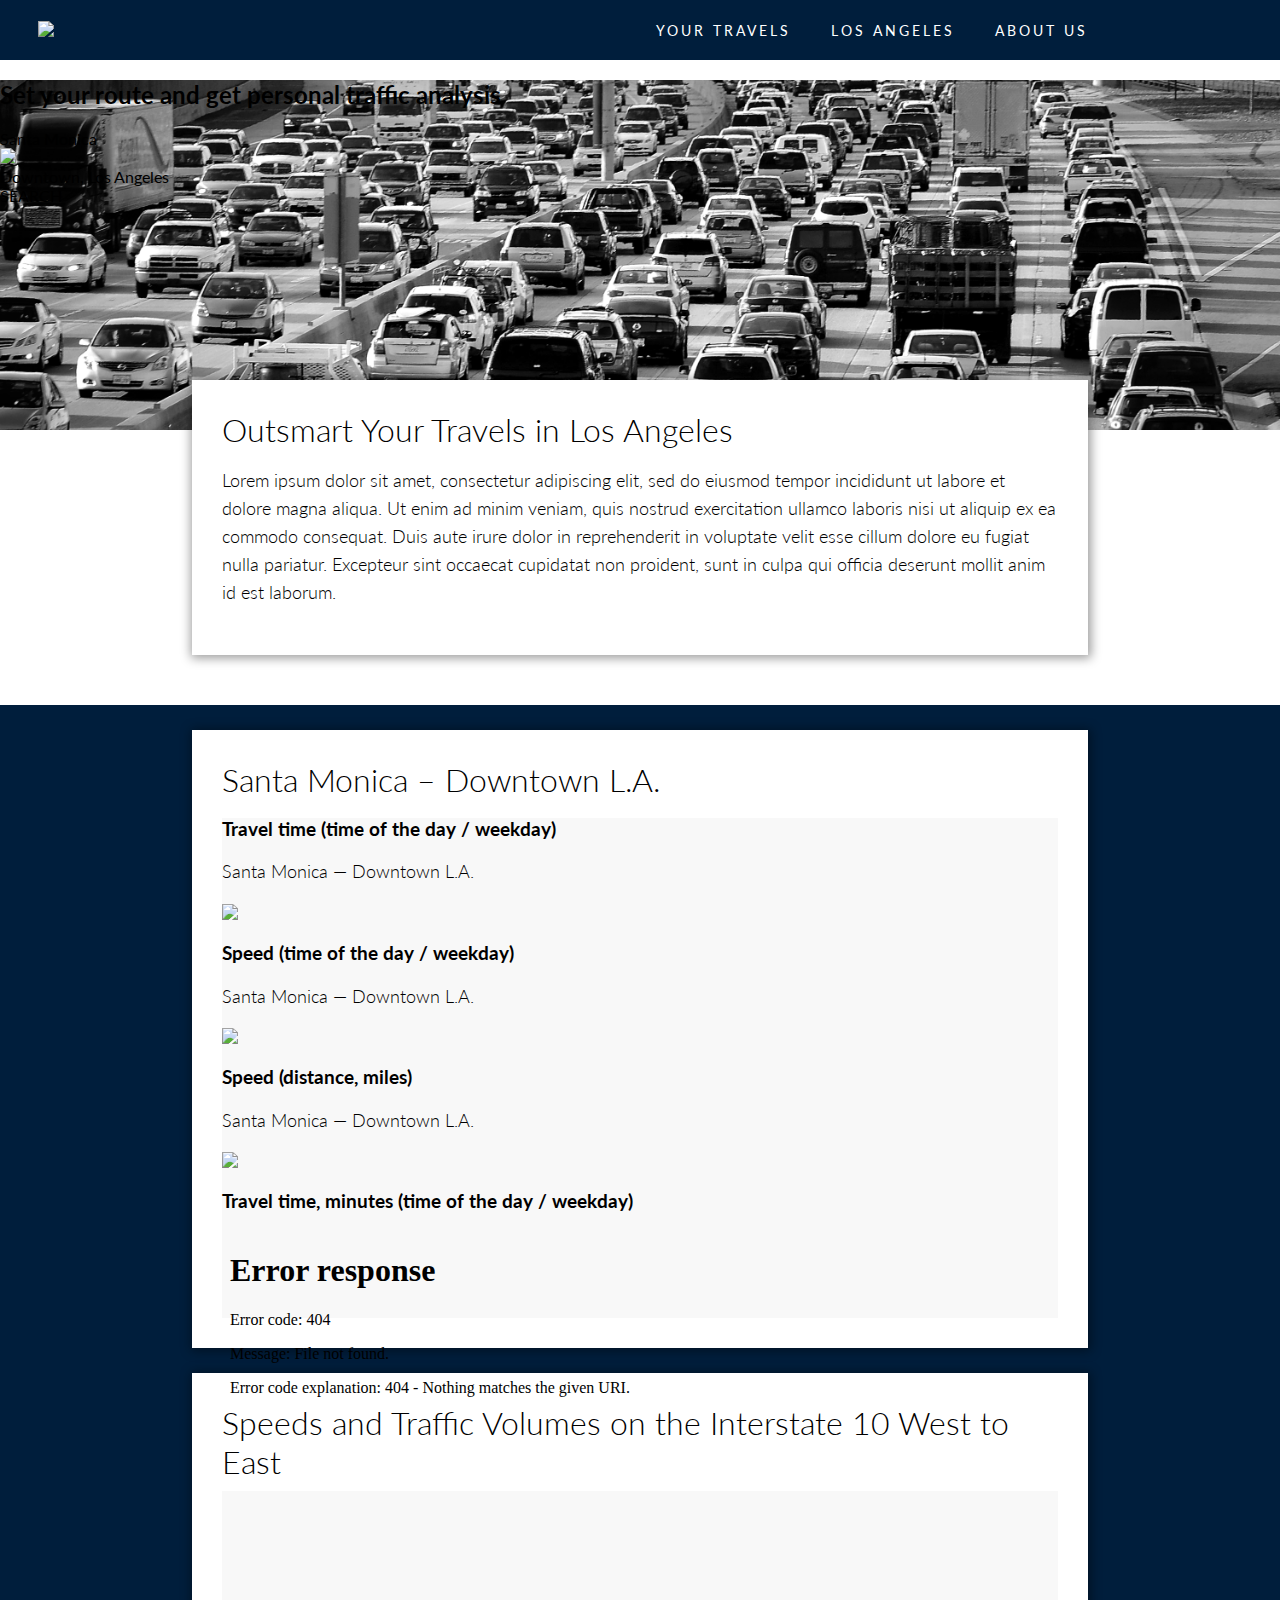
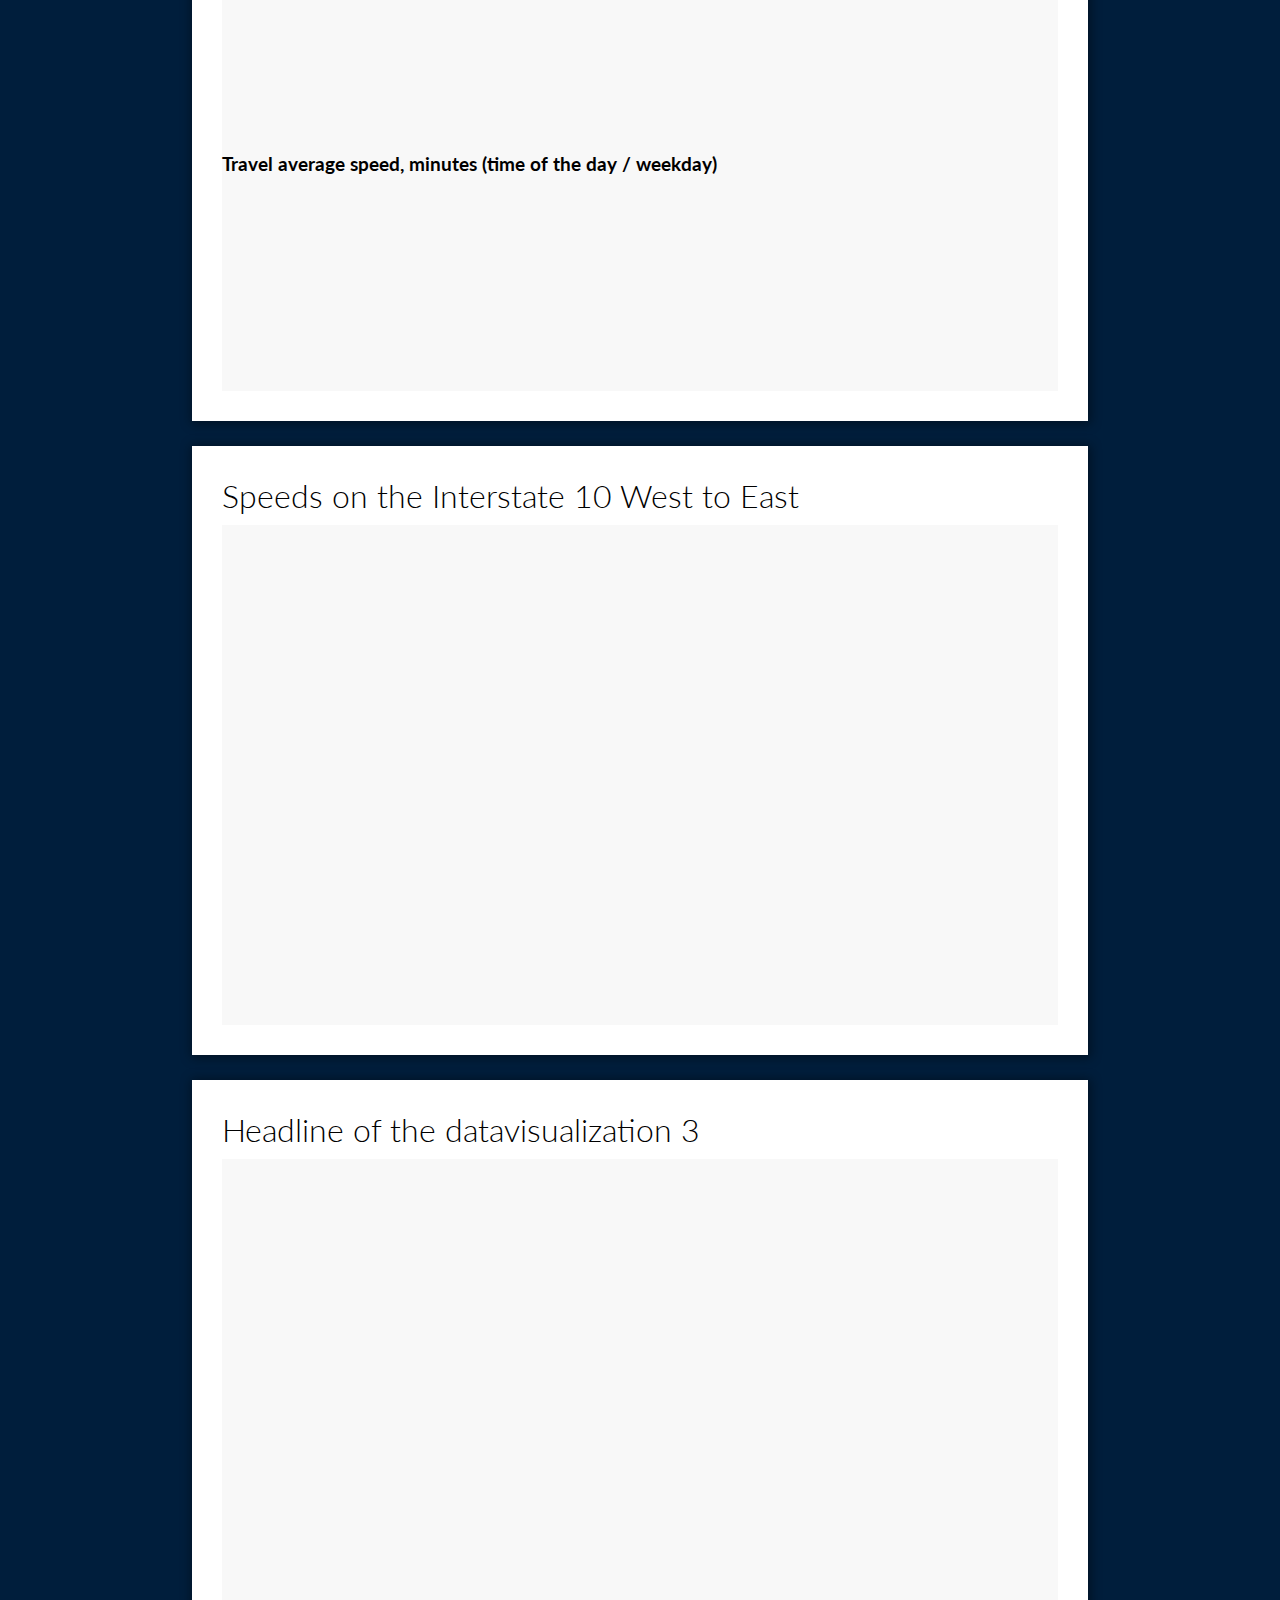
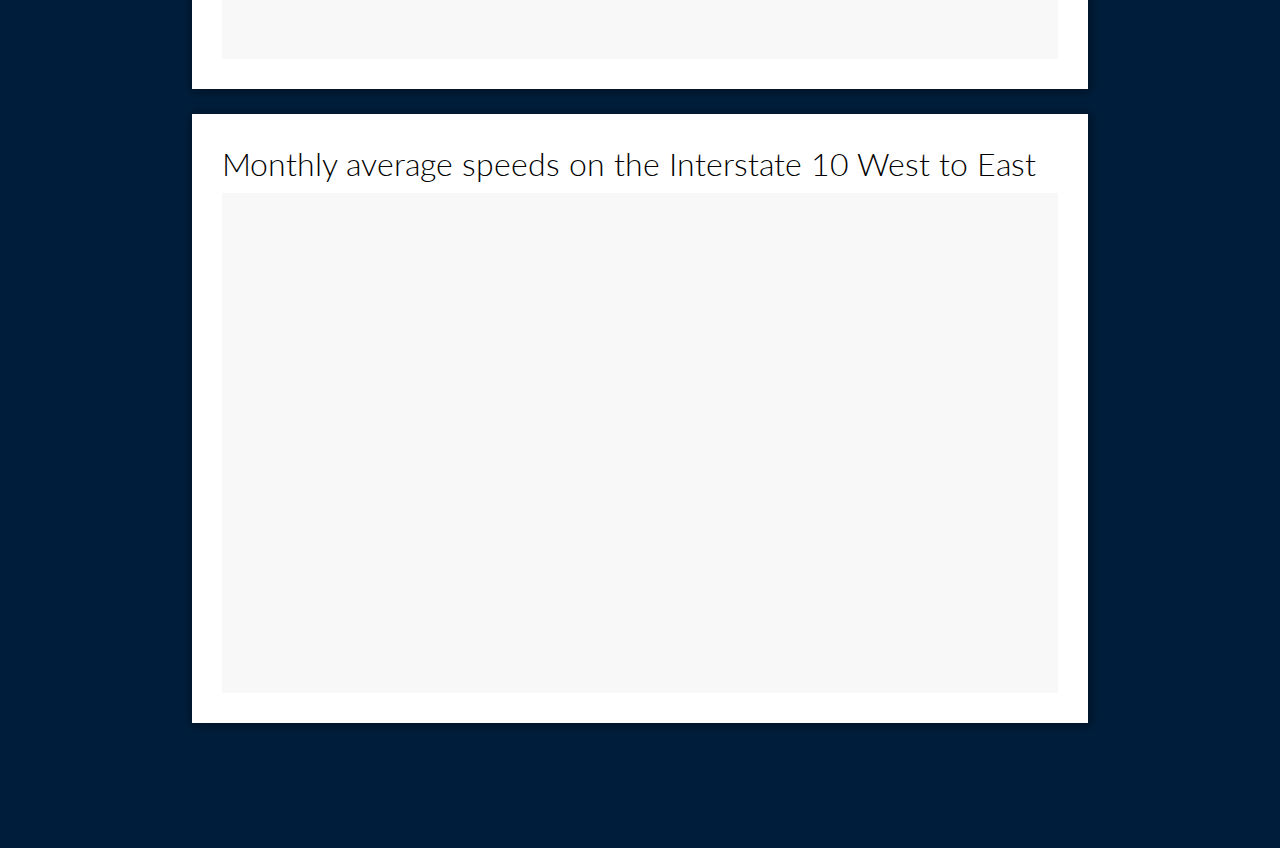
==== commit bc7532b2: "add average speed calendar view" ====
--- a/index.html
+++ b/index.html
@@ -15,13 +15,14 @@
 		<link rel="stylesheet" type="text/css" href="css/component.css">
         <link href="https://fonts.googleapis.com/css?family=Lato:300,300i,400,400i,700" rel="stylesheet">
 		<script src="js/modernizr.custom.js"></script>
+        <script src="https://use.fontawesome.com/721ef12779.js"></script>
     
 </head>
   
 <body>
     <header>    
-        <div id="mobile-nav"></div>
-        <div id="logo">Traviz</div>
+        <div id="mobile-nav"><i class="fa fa-bars" aria-hidden="true"></i></div>
+        <div id="logo"><img src="img/traviz-logo.svg"></div>
         <nav id="desktop-nav">
             <ul>
                 <li>Your Travels</li>
@@ -33,25 +34,124 @@
     </header>
     
     <div id="headerimage">
-        <div id="headlines">
-            <h1>Outsmart Your Travels in Los Angeles</h1>
+        <div id="headercurtain">
+            <div id="form">
+                <div><h2>Set your route and get personal traffic analysis</h2></div>
+                <break></break>
+                <div id="form-field1">Santa Monica</div>
+                <div id="form-arrows"><img src="img/arrow.svg"></div>
+                <div id="form-field2">Downtown, Los Angeles</div>
+                <div id="form-button">SEARCH</div>
+            </div>
         </div>
     </div>
         
     <main>
         <h1>Outsmart Your Travels in Los Angeles</h1>
-        <p>Today I want to show you how to reconstruct the sidebar menu of the Google Nexus 7 page. It slides out with a really nice effect where some subitems get expanded as well. When hovering over a special menu icon, the sidebar icons will be revealed. When clicking on the icon, the whole sidebar menu will be shown. The first sidebar menu item is a search input which is styled the same way like the other menu items. We will reconstruct this menu using unordered, nested lists and some CSS transitions. We’ll use JavaScript to apply classes for the opening effects and handling the hover and click events. With the help of a media query, we’ll adjust the size to make sense for smaller devices.</p>
+        <p>Lorem ipsum dolor sit amet, consectetur adipiscing elit, sed do eiusmod tempor incididunt ut labore et dolore magna aliqua. Ut enim ad minim veniam, quis nostrud exercitation ullamco laboris nisi ut aliquip ex ea commodo consequat. Duis aute irure dolor in reprehenderit in voluptate velit esse cillum dolore eu fugiat nulla pariatur. Excepteur sint occaecat cupidatat non proident, sunt in culpa qui officia deserunt mollit anim id est laborum.</p>
     </main>
         
     <section>
+        
         <div id="dataviz-container">
-            <h1>Headline of the datavisualization</h1>
-            <div id="dataviz"></div>
+            <h1>Santa Monica &ndash; Downtown L.A.</h1>
+            <div id="dataviz">
+                <div id="combo">
+                    <div id="traveltimes">
+                        <h3>Travel time (time of the day / weekday)</h3>
+                        <p>Santa Monica &mdash; Downtown L.A.</p>
+                        <img src="img/time-santamonica-downtown.svg">
+                    </div>
+                    <div id="travelspeeds">
+                        <h3>Speed (time of the day / weekday)</h3>
+                        <p>Santa Monica &mdash; Downtown L.A.</p>
+                        <img src="img/speed-santamonica-downtown.svg">
+                    </div>
+                </div>
+                <h3>Speed (distance, miles)</h3>
+                <p>Santa Monica &mdash; Downtown L.A.</p>
+                <img id="timetable" src="img/speed-curve.svg">
+                <h3>Travel time, minutes (time of the day / weekday)</h3>
+                <iframe frameborder="0" src="calendarView.html" width="1400" height="500"></iframe>
+                <h3>Travel average speed, minutes (time of the day / weekday)</h3>
+                <iframe frameborder="0" src="avg.speed.calendarView.html" width="1400" height="500"></iframe>
+<!--                 <p>Santa Monica &mdash; Downtown L.A.</p>
+                <img id="timetable" src="img/timetable-santamonica-downtown.svg">
+
+ -->            </div>
         </div>
+        
+        
         <div id="dataviz-container">
-            <h1>Headline of the datavisualization</h1>
-            <div id="dataviz"></div>
+            <h1>Speeds and Traffic Volumes on the Interstate 10 West to East</h1>
+            <div id="dataviz">
+            
+                <iframe width="100%" height="520" frameborder="0" src="https://kcdeleon.carto.com/builder/3e260e58-8383-4f48-a576-bb67d861401e/embed" allowfullscreen webkitallowfullscreen mozallowfullscreen oallowfullscreen msallowfullscreen></iframe>
+            
+            </div>
         </div>
+        
+        <div id="dataviz-container">
+            <h1>Speeds on the Interstate 10 West to East</h1>
+            <div id="dataviz">
+                
+                <div class='tableauPlaceholder' id='viz1506901729260' style='position: relative'><noscript><a href='#'><img alt='max min speed for esch sensor ' src='https:&#47;&#47;public.tableau.com&#47;static&#47;images&#47;W5&#47;W5CSYCWCH&#47;1_rss.png' style='border: none' /></a></noscript><object class='tableauViz'  style='display:none;'><param name='host_url' value='https%3A%2F%2Fpublic.tableau.com%2F' /> <param name='embed_code_version' value='2' /> <param name='path' value='shared&#47;W5CSYCWCH' /> 
+                <param name='toolbar' value='yes' /><param name='static_image' value='https:&#47;&#47;public.tableau.com&#47;static&#47;images&#47;W5&#47;W5CSYCWCH&#47;1.png' /> <param name='animate_transition' value='yes' /><param name='display_static_image' value='yes' /><param name='display_spinner' value='yes' /><param name='display_overlay' value='yes' />
+                <param name='display_count' value='yes' /><param name='filter' value='publish=yes' /></object></div>
+
+                <script type='text/javascript'>
+                var divElement = document.getElementById('viz1506901729260');
+                var vizElement = divElement.getElementsByTagName('object')[0];
+                vizElement.style.width='850px';vizElement.style.height='720px';
+                var scriptElement = document.createElement('script');  
+                scriptElement.src = 'https://public.tableau.com/javascripts/api/viz_v1.js';
+                vizElement.parentNode.insertBefore(scriptElement, vizElement);
+                </script>
+            
+            </div>
+        </div>
+        
+        <div id="dataviz-container">
+            <h1>Headline of the datavisualization 3</h1>
+            <div id="dataviz">
+            
+                <div class='tableauPlaceholder' id='viz1506902510868' style='position: relative'><noscript><a href='#'><img alt='Dashboard 2 ' src='https:&#47;&#47;public.tableau.com&#47;static&#47;images&#47;Tr&#47;Traviz_explorations_v1_ex2&#47;Dashboard2&#47;1_rss.png' style='border: none' /></a></noscript><object class='tableauViz'  style='display:none;'><param name='host_url' value='https%3A%2F%2Fpublic.tableau.com%2F' /> <param name='embed_code_version' value='2' /> <param name='site_root' value='' /><param name='name' value='Traviz_explorations_v1_ex2&#47;Dashboard2' /><param name='tabs' value='no' />
+                <param name='toolbar' value='yes' /><param name='static_image' value='https:&#47;&#47;public.tableau.com&#47;static&#47;images&#47;Tr&#47;Traviz_explorations_v1_ex2&#47;Dashboard2&#47;1.png' /> <param name='animate_transition' value='yes' /><param name='display_static_image' value='yes' /><param name='display_spinner' value='yes' /><param name='display_overlay' value='yes' /><param name='display_count' value='yes' /><param name='filter' value='publish=yes' /></object></div>               
+                
+                <script type='text/javascript'>
+                var divElement = document.getElementById('viz1506902510868'); 
+                var vizElement = divElement.getElementsByTagName('object')[0]; 
+                vizElement.style.width='1000px';vizElement.style.height='860px'; 
+                var scriptElement = document.createElement('script'); 
+                scriptElement.src = 'https://public.tableau.com/javascripts/api/viz_v1.js';
+                vizElement.parentNode.insertBefore(scriptElement, vizElement);
+                </script>
+            
+            </div>
+        </div>
+        
+        <div id="dataviz-container">
+            <h1>Monthly average speeds on the Interstate 10 West to East</h1>
+            <div id="dataviz">
+            
+                <div class='tableauPlaceholder' id='viz1506902996283' style='position: relative'><noscript><a href='#'><img alt='Dashboard 3 ' src='https:&#47;&#47;public.tableau.com&#47;static&#47;images&#47;Tr&#47;Traviz_explorations_v1_ex3&#47;Dashboard3&#47;1_rss.png' style='border: none' /></a></noscript><object class='tableauViz'  style='display:none;'><param name='host_url' value='https%3A%2F%2Fpublic.tableau.com%2F' /> <param name='embed_code_version' value='2' /> <param name='site_root' value='' />
+                <param name='name' value='Traviz_explorations_v1_ex3&#47;Dashboard3' /><param name='tabs' value='no' /><param name='toolbar' value='yes' /><param name='static_image' value='https:&#47;&#47;public.tableau.com&#47;static&#47;images&#47;Tr&#47;Traviz_explorations_v1_ex3&#47;Dashboard3&#47;1.png' /> <param name='animate_transition' value='yes' /><param name='display_static_image' value='yes' /><param name='display_spinner' value='yes' /><param name='display_overlay' value='yes' />
+                <param name='display_count' value='yes' /><param name='filter' value='publish=yes' /></object></div>
+                
+                <script type='text/javascript'>         
+                var divElement = document.getElementById('viz1506902996283');                    
+                var vizElement = divElement.getElementsByTagName('object')[0];                    
+                vizElement.style.width='1000px';vizElement.style.height='860px';                    
+                var scriptElement = document.createElement('script');                    
+                scriptElement.src = 'https://public.tableau.com/javascripts/api/viz_v1.js';
+                vizElement.parentNode.insertBefore(scriptElement, vizElement); 
+                </script>
+            
+            </div>
+        </div>
+        
+
+        
     </section>
     <footer></footer>
         
--- a/css/styles.css
+++ b/css/styles.css
@@ -197,6 +197,8 @@
     background-color: #001E3C;
 }
 
+
+/*****************/
 /* MEDIA QUERIES */
 
 @media only screen and (max-width: 768px) {
@@ -208,7 +210,14 @@
     width: 15%;
     margin: 0;
     padding: 0;
-    background-color: #062844;
+    background-color: #001E3C;
+    display: flex;
+    flex-direction: row;
+    flex-wrap: nowrap;
+    align-items: center;
+    justify-content: center;
+    box-sizing: border-box;
+    font-size: 1.6em;
 }
 
 #desktop-nav {
@@ -232,5 +241,10 @@
     top: 0px;
     z-index: 999;
 }
+    
+#dataviz-container {
+    width: 90%;
+    margin: 25px auto;
+}
 
 }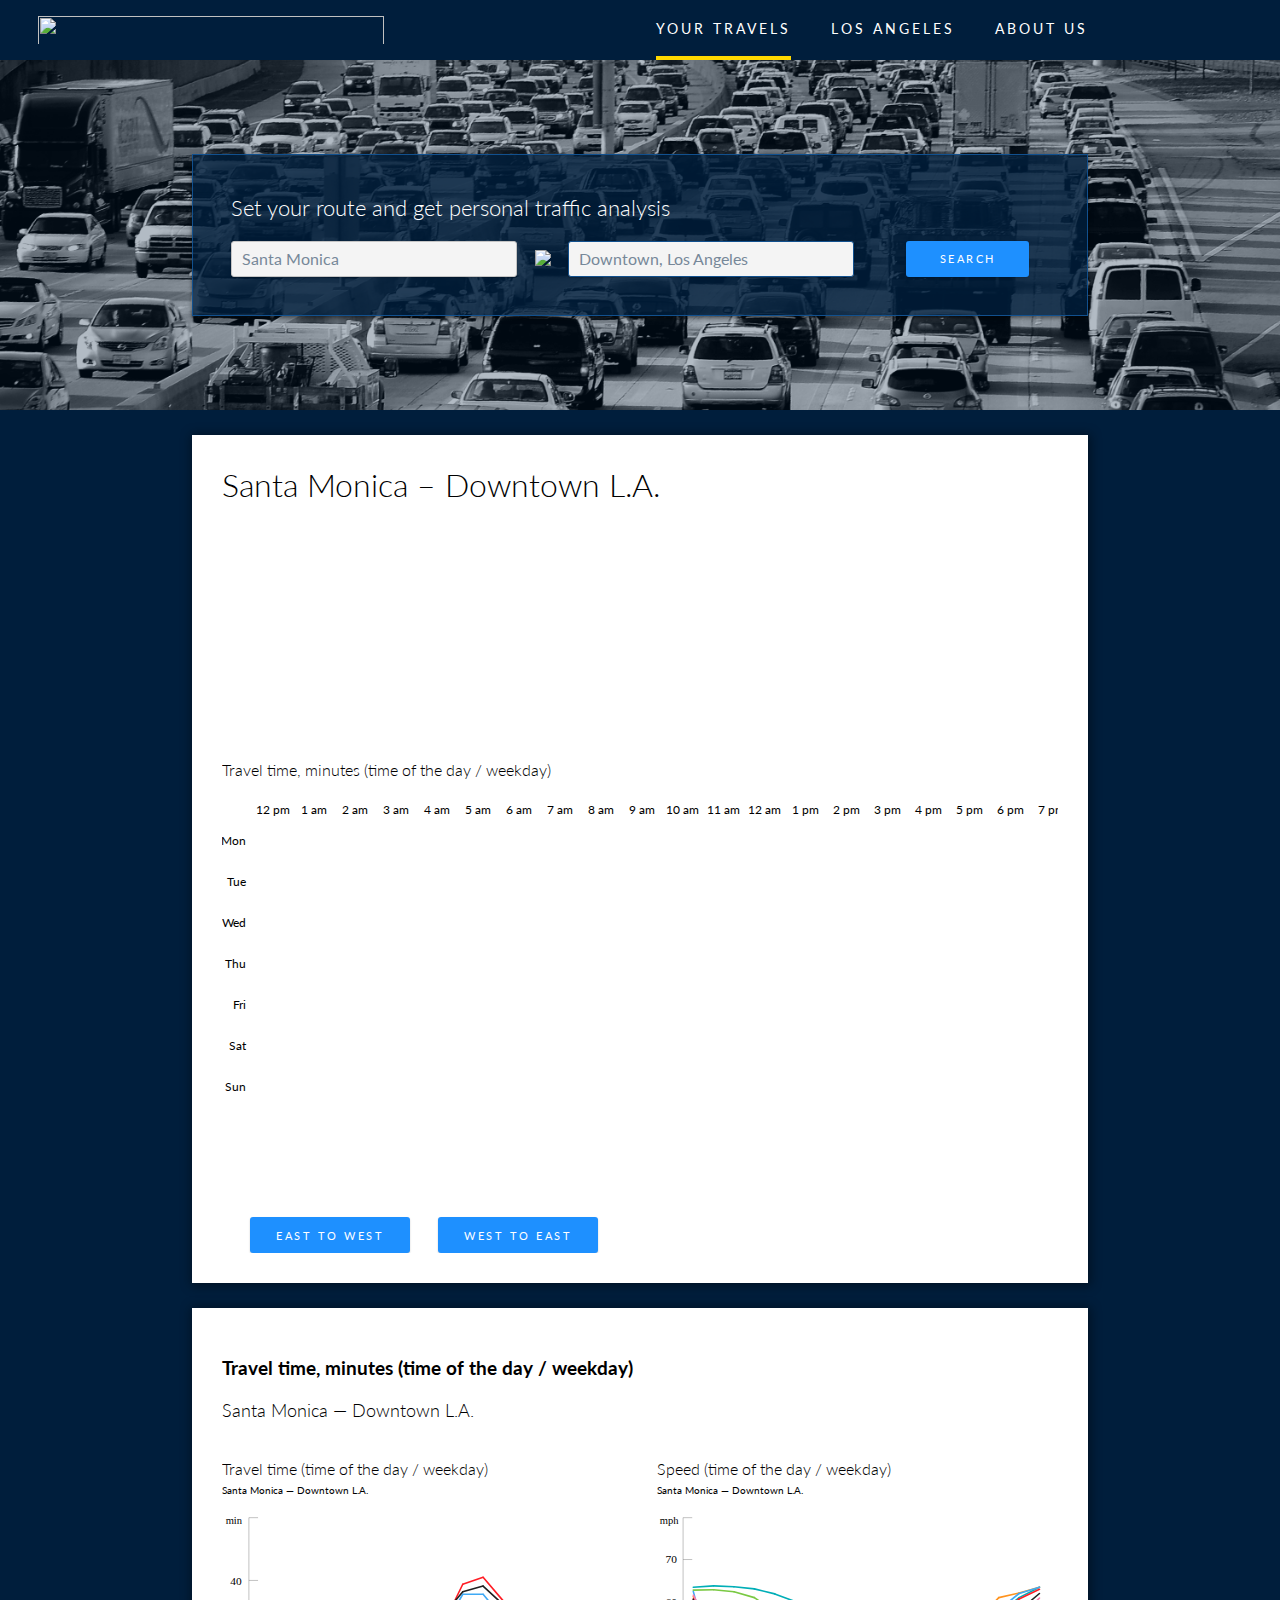
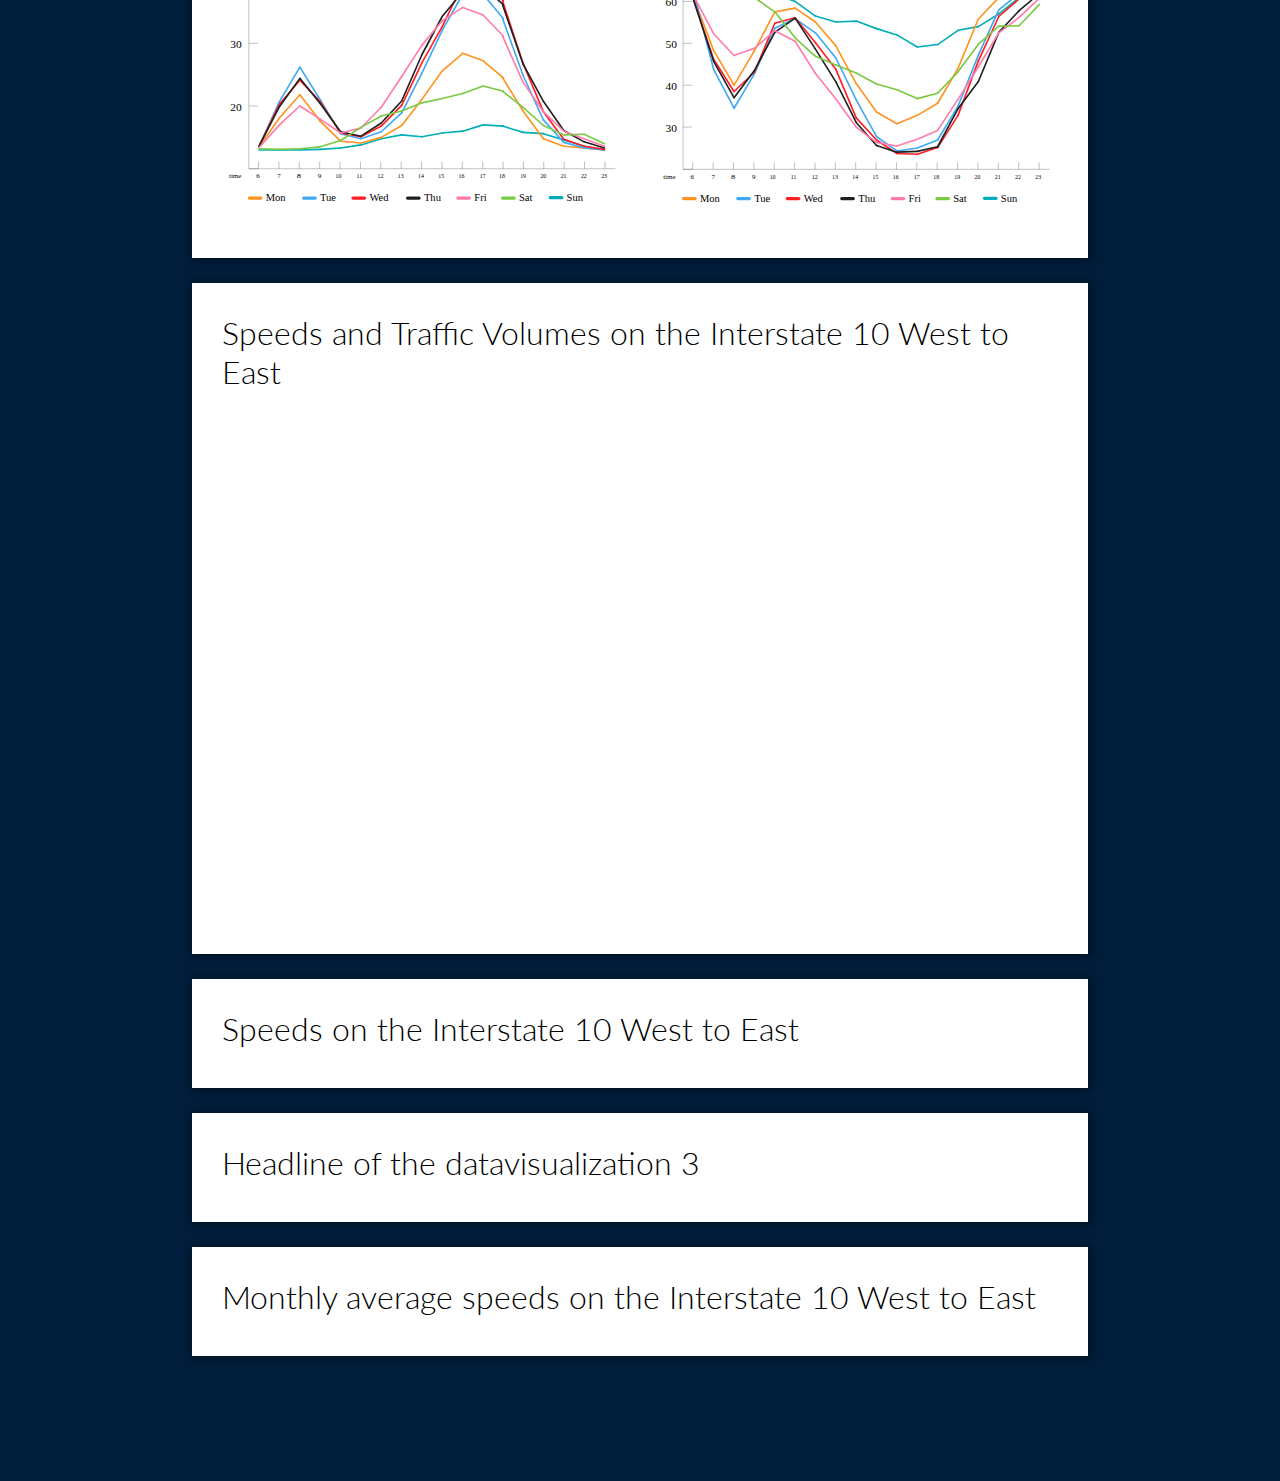
==== commit b365b0ae: "Add files via upload" ====
--- a/index.html
+++ b/index.html
@@ -11,12 +11,13 @@
 		<link rel="shortcut icon" href="../favicon.ico">
 		<link rel="stylesheet" type="text/css" href="css/normalize.css">
       	<link href="css/jqueryui.css" rel="stylesheet" type="text/css">
-        <link href="css/styles.css" rel="stylesheet" type="text/css">
+        
 		<link rel="stylesheet" type="text/css" href="css/component.css">
         <link href="https://fonts.googleapis.com/css?family=Lato:300,300i,400,400i,700" rel="stylesheet">
 		<script src="js/modernizr.custom.js"></script>
         <script src="https://use.fontawesome.com/721ef12779.js"></script>
-    
+        <script src="js/d3/d3.v3.min.js"></script>
+        <link href="css/styles.css" rel="stylesheet" type="text/css">
 </head>
   
 <body>
@@ -45,16 +46,249 @@
             </div>
         </div>
     </div>
-        
+       
+    <!--
     <main>
         <h1>Outsmart Your Travels in Los Angeles</h1>
         <p>Lorem ipsum dolor sit amet, consectetur adipiscing elit, sed do eiusmod tempor incididunt ut labore et dolore magna aliqua. Ut enim ad minim veniam, quis nostrud exercitation ullamco laboris nisi ut aliquip ex ea commodo consequat. Duis aute irure dolor in reprehenderit in voluptate velit esse cillum dolore eu fugiat nulla pariatur. Excepteur sint occaecat cupidatat non proident, sunt in culpa qui officia deserunt mollit anim id est laborum.</p>
     </main>
+    -->
         
     <section>
         
         <div id="dataviz-container">
+            
             <h1>Santa Monica &ndash; Downtown L.A.</h1>
+            
+            <div id="dataviz">
+                
+                <!-- GOOGLE MAP -->
+                
+                <div id="map"></div>
+                <script>
+                function initMap() {
+                // Styles a map in night mode.
+                        var map = new google.maps.Map(document.getElementById('map'), {
+                          center: {lat: 34.021188, lng: -118.497738},
+                          zoom: 25,
+                          zoomControl: false,
+                          scaleControl: false,
+                          disableDefaultUI: true,
+                          gestureHandling: 'greedy',
+                          styles: [
+                    {
+                        "featureType": "water",
+                        "elementType": "geometry",
+                        "stylers": [
+                            {
+                                "color": "#e9e9e9"
+                            },
+                            {
+                                "lightness": 17
+                            }
+                        ]
+                    },
+                    {
+                        "featureType": "landscape",
+                        "elementType": "geometry",
+                        "stylers": [
+                            {
+                                "color": "#f5f5f5"
+                            },
+                            {
+                                "lightness": 20
+                            }
+                        ]
+                    },
+                    {
+                        "featureType": "road.highway",
+                        "elementType": "geometry.fill",
+                        "stylers": [
+                            {
+                                "color": "#ffffff"
+                            },
+                            {
+                                "lightness": 17
+                            }
+                        ]
+                    },
+                    {
+                        "featureType": "road.highway",
+                        "elementType": "geometry.stroke",
+                        "stylers": [
+                            {
+                                "color": "#ffffff"
+                            },
+                            {
+                                "lightness": 29
+                            },
+                            {
+                                "weight": 0.2
+                            }
+                        ]
+                    },
+                    {
+                        "featureType": "road.arterial",
+                        "elementType": "geometry",
+                        "stylers": [
+                            {
+                                "color": "#ffffff"
+                            },
+                            {
+                                "lightness": 18
+                            }
+                        ]
+                    },
+                    {
+                        "featureType": "road.local",
+                        "elementType": "geometry",
+                        "stylers": [
+                            {
+                                "color": "#ffffff"
+                            },
+                            {
+                                "lightness": 16
+                            }
+                        ]
+                    },
+                    {
+                        "featureType": "poi",
+                        "elementType": "geometry",
+                        "stylers": [
+                            {
+                                "color": "#f5f5f5"
+                            },
+                            {
+                                "lightness": 21
+                            }
+                        ]
+                    },
+                    {
+                        "featureType": "poi.park",
+                        "elementType": "geometry",
+                        "stylers": [
+                            {
+                                "color": "#dedede"
+                            },
+                            {
+                                "lightness": 21
+                            }
+                        ]
+                    },
+                    {
+                        "elementType": "labels.text.stroke",
+                        "stylers": [
+                            {
+                                "visibility": "on"
+                            },
+                            {
+                                "color": "#ffffff"
+                            },
+                            {
+                                "lightness": 16
+                            }
+                        ]
+                    },
+                    {
+                        "elementType": "labels.text.fill",
+                        "stylers": [
+                            {
+                                "saturation": 36
+                            },
+                            {
+                                "color": "#333333"
+                            },
+                            {
+                                "lightness": 40
+                            }
+                        ]
+                    },
+                    {
+                        "elementType": "labels.icon",
+                        "stylers": [
+                            {
+                                "visibility": "off"
+                            }
+                        ]
+                    },
+                    {
+                        "featureType": "transit",
+                        "elementType": "geometry",
+                        "stylers": [
+                            {
+                                "color": "#f2f2f2"
+                            },
+                            {
+                                "lightness": 19
+                            }
+                        ]
+                    },
+                    {
+                        "featureType": "administrative",
+                        "elementType": "geometry.fill",
+                        "stylers": [
+                            {
+                                "color": "#fefefe"
+                            },
+                            {
+                                "lightness": 20
+                            }
+                        ]
+                    },
+                    {
+                        "featureType": "administrative",
+                        "elementType": "geometry.stroke",
+                        "stylers": [
+                            {
+                                "color": "#fefefe"
+                            },
+                            {
+                                "lightness": 17
+                            },
+                            {
+                                "weight": 1.2
+                            }
+                        ]
+                    }
+                ]
+                });
+
+                  var kmlLayer = new google.maps.KmlLayer({
+                    url: 'http://stefaniurmas.com/visualizations/interstate-10-east.kmz',
+                    suppressInfoWindows: true,
+                    map: map
+                  });
+
+                  kmlLayer.addListener('click', function(kmlEvent) {
+                    var text = kmlEvent.featureData.description;
+                    showInContentWindow(text);
+                  });
+
+                  function showInContentWindow(text) {
+                    var sidediv = document.getElementById('content-window');
+                    sidediv.innerHTML = text;
+                  }
+               }
+                </script>
+                
+                
+                <script src="https://maps.googleapis.com/maps/api/js?key=AIzaSyD3i_3c290fUN8S3hav7uxPqXZi8pbrhH4&callback=initMap"
+                        async defer></script>
+            
+                <h3>Travel time, minutes (time of the day / weekday)</h3>
+                
+                <div id="chart"></div>
+                    <div id="dataset-picker">
+                </div>
+                
+            </div>
+        </div>
+        
+        <div id="dataviz-container">
+            
+            <h3>Travel time, minutes (time of the day / weekday)</h3>
+            <p>Santa Monica &mdash; Downtown L.A.</p>
+            
             <div id="dataviz">
                 <div id="combo">
                     <div id="traveltimes">
@@ -68,17 +302,8 @@
                         <img src="img/speed-santamonica-downtown.svg">
                     </div>
                 </div>
-                <h3>Speed (distance, miles)</h3>
-                <p>Santa Monica &mdash; Downtown L.A.</p>
-                <img id="timetable" src="img/speed-curve.svg">
-                <h3>Travel time, minutes (time of the day / weekday)</h3>
-                <iframe frameborder="0" src="calendarView.html" width="1400" height="500"></iframe>
-                <h3>Travel average speed, minutes (time of the day / weekday)</h3>
-                <iframe frameborder="0" src="avg.speed.calendarView.html" width="1400" height="500"></iframe>
-<!--                 <p>Santa Monica &mdash; Downtown L.A.</p>
-                <img id="timetable" src="img/timetable-santamonica-downtown.svg">
-
- -->            </div>
+            
+            </div>
         </div>
         
         
@@ -95,17 +320,14 @@
             <h1>Speeds on the Interstate 10 West to East</h1>
             <div id="dataviz">
                 
-                <div class='tableauPlaceholder' id='viz1506901729260' style='position: relative'><noscript><a href='#'><img alt='max min speed for esch sensor ' src='https:&#47;&#47;public.tableau.com&#47;static&#47;images&#47;W5&#47;W5CSYCWCH&#47;1_rss.png' style='border: none' /></a></noscript><object class='tableauViz'  style='display:none;'><param name='host_url' value='https%3A%2F%2Fpublic.tableau.com%2F' /> <param name='embed_code_version' value='2' /> <param name='path' value='shared&#47;W5CSYCWCH' /> 
-                <param name='toolbar' value='yes' /><param name='static_image' value='https:&#47;&#47;public.tableau.com&#47;static&#47;images&#47;W5&#47;W5CSYCWCH&#47;1.png' /> <param name='animate_transition' value='yes' /><param name='display_static_image' value='yes' /><param name='display_spinner' value='yes' /><param name='display_overlay' value='yes' />
-                <param name='display_count' value='yes' /><param name='filter' value='publish=yes' /></object></div>
-
+                <div class='tableauPlaceholder' id='viz1508134645992' style='position: relative'>
+                    <noscript><a href='#'><img alt='Dashboard 1 ' src='https:&#47;&#47;public.tableau.com&#47;static&#47;images&#47;Ta&#47;Tableau_Trafic_LA&#47;Dashboard1&#47;1_rss.png' style='border: none' /></a></noscript><object class='tableauViz'  style='display:none;'><param name='host_url' value='https%3A%2F%2Fpublic.tableau.com%2F' /> <param name='embed_code_version' value='2' /> <param name='site_root' value='' /><param name='name' value='Tableau_Trafic_LA&#47;Dashboard1' /><param name='tabs' value='no' /><param name='toolbar' value='yes' /><param name='static_image' value='https:&#47;&#47;public.tableau.com&#47;static&#47;images&#47;Ta&#47;Tableau_Trafic_LA&#47;Dashboard1&#47;1.png' /> <param name='animate_transition' value='yes' /><param name='display_static_image' value='yes' /><param name='display_spinner' value='yes' /><param name='display_overlay' value='yes' /><param name='display_count' value='yes' /><param name='filter' value='publish=yes' /></object>
+                </div>
+                
                 <script type='text/javascript'>
-                var divElement = document.getElementById('viz1506901729260');
-                var vizElement = divElement.getElementsByTagName('object')[0];
-                vizElement.style.width='850px';vizElement.style.height='720px';
-                var scriptElement = document.createElement('script');  
-                scriptElement.src = 'https://public.tableau.com/javascripts/api/viz_v1.js';
-                vizElement.parentNode.insertBefore(scriptElement, vizElement);
+                    var divElement = document.getElementById('viz1508134645992');
+                    var vizElement = divElement.getElementsByTagName('object')[0];                   vizElement.style.width='800px';vizElement.style.height='860px';
+                    var scriptElement = document.createElement('script');                   scriptElement.src = 'https://public.tableau.com/javascripts/api/viz_v1.js';             vizElement.parentNode.insertBefore(scriptElement, vizElement);
                 </script>
             
             </div>
--- a/css/styles.css
+++ b/css/styles.css
@@ -58,6 +58,11 @@
     color: #FFD800;
 }
 
+#logo img {
+    width: 100%;
+    height: 30px;
+}
+
 #desktop-nav {
     float: left;
     margin: 0;
@@ -87,8 +92,18 @@
     text-transform: uppercase;
     letter-spacing: 3px;
     margin-left: 40px;
-    box-sizing: border-box;
+    height: 60px;
+    border-bottom: 4px solid #001E3C;
+    box-sizing: border-box;
+    display: flex;
+    flex-direction: row;
+    align-items: center;
+    justify-content: flex-end;
 } 
+
+#desktop-nav li:first-child {
+    border-bottom: 4px solid #FFD800;
+}
 
 #social {
     float: left;
@@ -110,7 +125,6 @@
     position: relative;
 	padding: 0;
     margin: 0;
-	background: rgba(0,0,0,0.05);
     clear: both;
     width: 100%;
     height: 350px;
@@ -119,34 +133,141 @@
     background-size: cover;
 }
 
-#headlines {
-    position: absolute;
-    left: 0;
-    top: 0;
-    text-align: center;
-    background-color: rgba(0,30,50,0.6);
+#headercurtain {
     height: 100%;
     width: 100%;
+    background-color: rgba(0,30,60,0.3);
     display: flex;
     flex-direction: column;
     align-items: center;
     justify-content: center;
 }
 
-#headlines h1 {
-	font-size: 3.2em;
-	line-height: 1em;
-	margin: 0;
+#form {
+    text-align: left;
+    width: 70%;
+    height: auto;
+    border: 1px solid #11508E;
+    background-color: rgba(0,30,60,0.8);
+    box-shadow: 0 2px 4px 0 rgba(0,0,0,0.5);
+    display: flex;
+    flex-direction: row;
+    align-items: center;
+    justify-content: left;
+    flex-flow: row wrap;
+    padding: 3%;
+    font-family: 'Lato', Helvetica, sans-serif;
+}
+
+#form h2 {
+    color: white;
+    width: 100%;
+    height: auto;
+    margin: 0;
+    padding-bottom: 20px;
+    font-family: 'Lato', Helvetica, sans-serif;
+    font-size: 1.4em;
     font-weight: 300;
+}
+
+break {
+    flex-basis: 100%;
+    width: 0px;
+    height: 0px;
+    overflow: hidden;
+} 
+
+#form-field1 {
+    display: flex;
+    flex-direction: row;
+    align-items: center;
+    justify-content: left;
+    background-color: #f4f4f4;
+    color: lightslategray;
+    height: 36px;
+    width: 35%;
+    border: 1px solid #C4C4C4;
+    border-radius: 3px;
+    box-shadow: 0 1px 2px 0 rgba(0,0,0,0.2);
+    margin-right: 1%;
+    padding: 10px;
+    box-sizing: border-box;
+}
+
+#form-arrows {
+    display: flex;
+    flex-direction: row;
+    align-items: center;
+    justify-content: center;
+    height: 36px;
+    width: auto;
+    margin-right: 1%;
+    box-sizing: border-box;'
+}
+
+#form-arrows img {
+    float: left;
+    height: 36px;
+    width: auto;
+    padding: 9px;
+    box-sizing: border-box;
+}
+
+#form-field2 {
+    display: flex;
+    flex-direction: row;
+    align-items: center;
+    justify-content: left;
+    background-color: #f4f4f4;
+    color: lightslategray;
+    height: 36px;
+    width: 35%;
+    border: 1px solid #11508E;
+    border-radius: 3px;
+    box-shadow: 0 1px 2px 0 rgba(0,0,0,0.2);
+    margin-right: 3%;
+    padding: 10px;
+    box-sizing: border-box;
+}
+
+#form-button {
+    float: left;
+    display: flex;
+    flex-direction: row;
+    align-items: center;
+    justify-content: center;
+    background-color: dodgerblue;
     color: white;
-    text-align: center;
-}
-
-#headlines span {
-	display: block;
-	font-size: 55%;
-	color: rgba(255,255,255,0.6);
-	padding: 0 0 0.6em 0.1em;
+    letter-spacing: 2.5px;
+    height: 36px;
+    width: 15%;
+    border: 0px solid #11508E;
+    border-radius: 3px;
+    box-shadow: 0 1px 2px 0 rgba(0,0,0,0.2);
+    box-sizing: border-box;
+    font-size: 0.7em;
+    margin-left: 28px;
+    text-transform: uppercase;
+}
+
+.table-button {
+    float: left;
+    display: flex;
+    flex-direction: row;
+    align-items: center;
+    justify-content: center;
+    background-color: dodgerblue;
+    color: white;
+    letter-spacing: 2.5px;
+    height: 36px;
+    width: 160px;
+    border: 0px solid #11508E;
+    border-radius: 3px;
+    box-shadow: 0 1px 2px 0 rgba(0,0,0,0.2);
+    box-sizing: border-box;
+    font-size: 0.7em;
+    margin-left: 28px;
+    text-transform: uppercase;
 }
 
 main {
@@ -184,11 +305,105 @@
     box-sizing: border-box;
 }
 
+#map {
+    width: 100%;
+    height: 220px;
+    margin: 10px;
+}
+
 #dataviz {
     width: 100%;
-    height: 500px;
-    background-color: #f8f8f8;
+    height: auto;
+    background-color: white;
     margin-top: 10px;
+    overflow: hidden;
+}
+
+#dataviz h3 {
+    font-size: 1em;
+    font-weight: 300;
+    margin-bottom: 5px;
+}
+
+#dataviz p {
+    font-size: 0.6em;
+    font-weight: 400;
+    margin: 0;
+    padding: 0;
+    margin-bottom: 8px;
+}
+
+#timetable {
+    width: 100%;
+}
+
+#speed{
+    float: left;
+    width: 48%;
+}
+
+#travelspeeds{
+    float: left;
+    width: 48%;
+}
+
+#traveltimes{
+    float: left;
+    width: 48%;
+    margin-right: 4%;
+}
+
+#table-container {
+    position: relative;
+    width: 100%;
+    height: auto;
+}
+
+#table {
+    position: relative;
+    background-color: antiquewhite;
+    width: 100%;
+    border: 2px solid white;
+}
+
+#table {
+    position: relative;
+    background-color: antiquewhite;
+    width: 100%;
+    font-size: 0.6em;
+    border: 2px solid white;
+}
+
+.thead {
+    position: relative;
+    background-color: #333;
+    text-align: center;
+    color: white;
+    font-weight: 300;
+    border: 2px solid white;
+}
+
+.tbody {
+    position: relative;
+    background-color: #dddddd;
+    text-align: center;
+    border: 2px solid white;
+}
+
+.td {
+    height: 30px;
+    border: 2px solid white;
+}
+
+.td:first-child {
+    background-color: #333;
+    color: white;
+    border: 2px solid white;
+}
+
+.color-red {
+    color: red;
+    background-color: black;
 }
 
 footer {
@@ -197,6 +412,46 @@
     background-color: #001E3C;
 }
 
+/* TABLE STYLES */
+
+#chart {
+    font-size: 9pt;
+    font-family: 'Lato', sans-serif;
+    fill: #FFFFFF;
+}
+
+rect.bordered {
+    stroke: white;
+    stroke-width: 2px;   
+}
+
+text.mono {
+    font-size: 9pt;
+    font-family: 'Lato', sans-serif;
+    fill: #000;
+}
+
+text.axis-workweek {
+    fill: #000;
+}
+
+text.axis-worktime {
+    fill: #000;
+}
+
+text.timecost {
+    padding: 10px;
+}
+
+.dayLabel {
+    width: 41px;
+    height: 41px;
+    background-color: aqua;
+}
+
+
+
+/* END OF TABLE STYLES */
 
 /*****************/
 /* MEDIA QUERIES */
@@ -231,6 +486,10 @@
     align-items: center;
 }
     
+#headlines h1 {
+	font-size: 2.8em;
+}
+    
  main {
     width: 90%;
 }
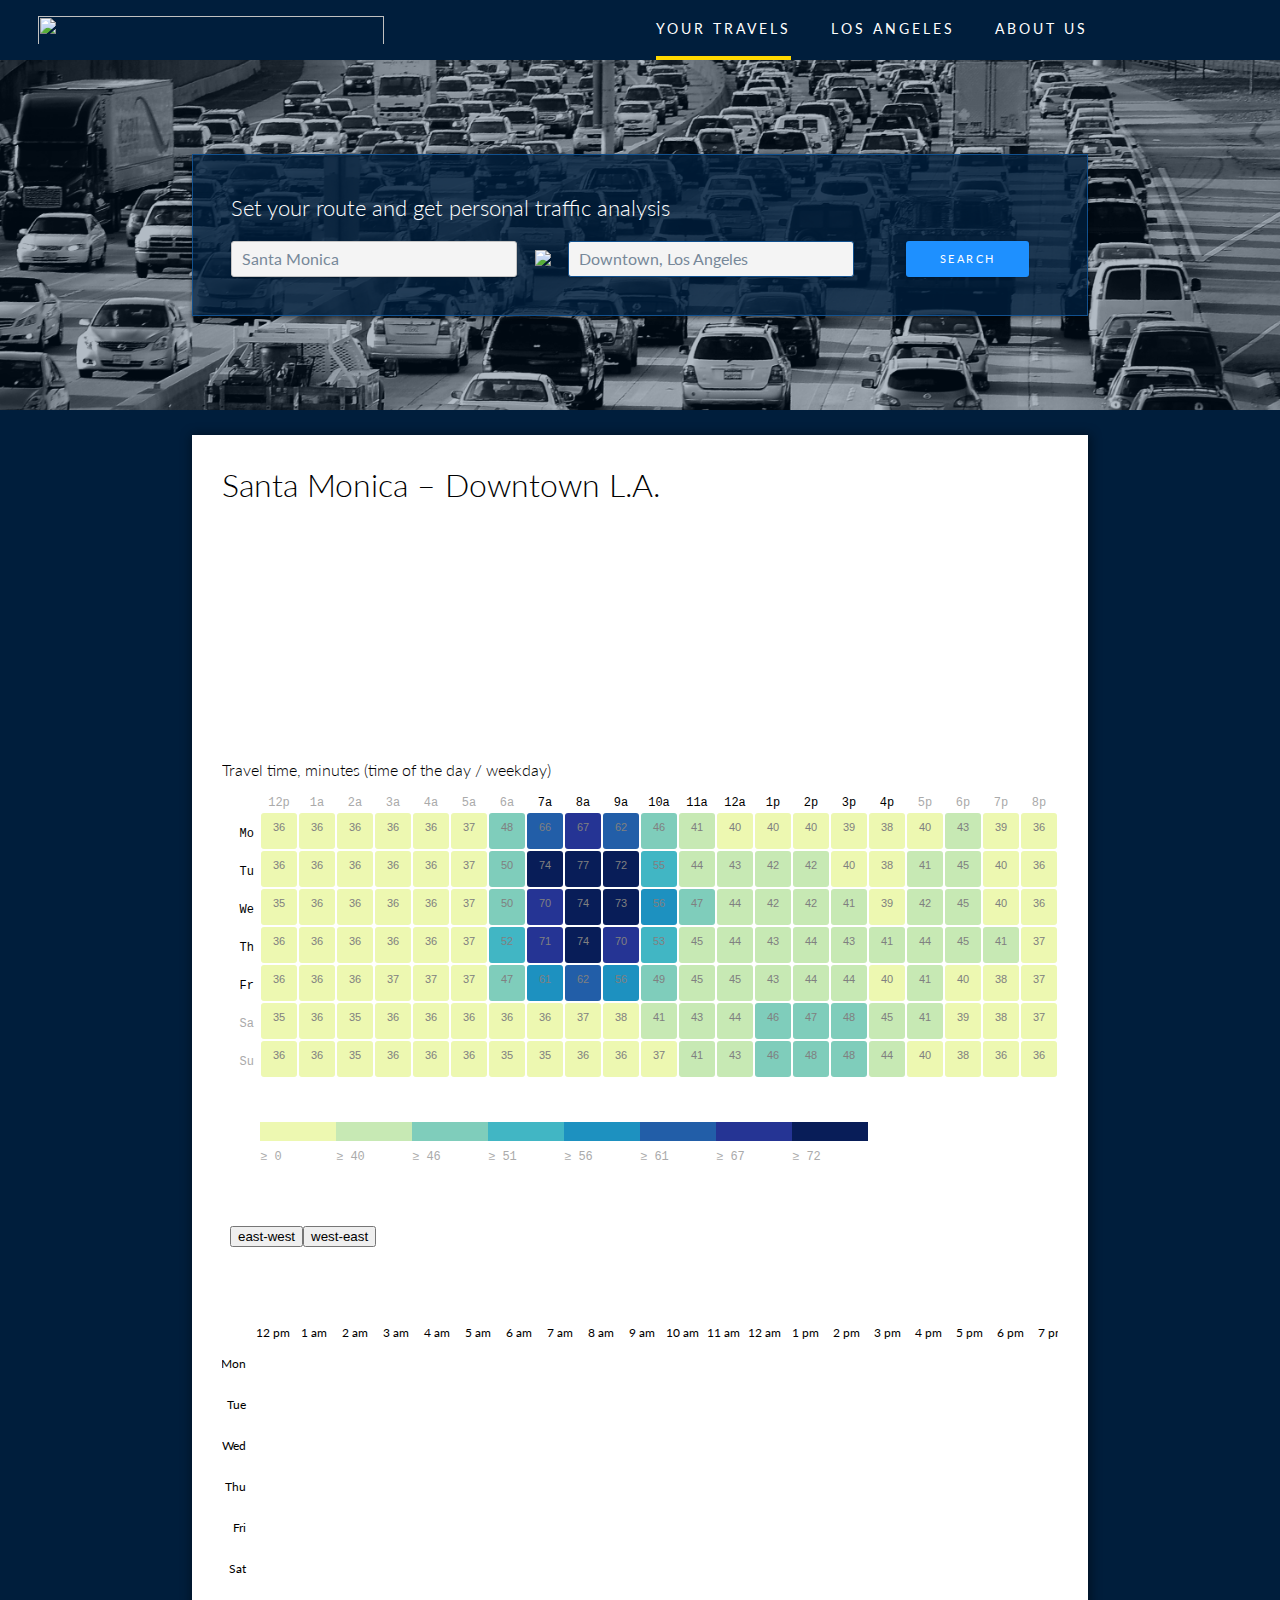
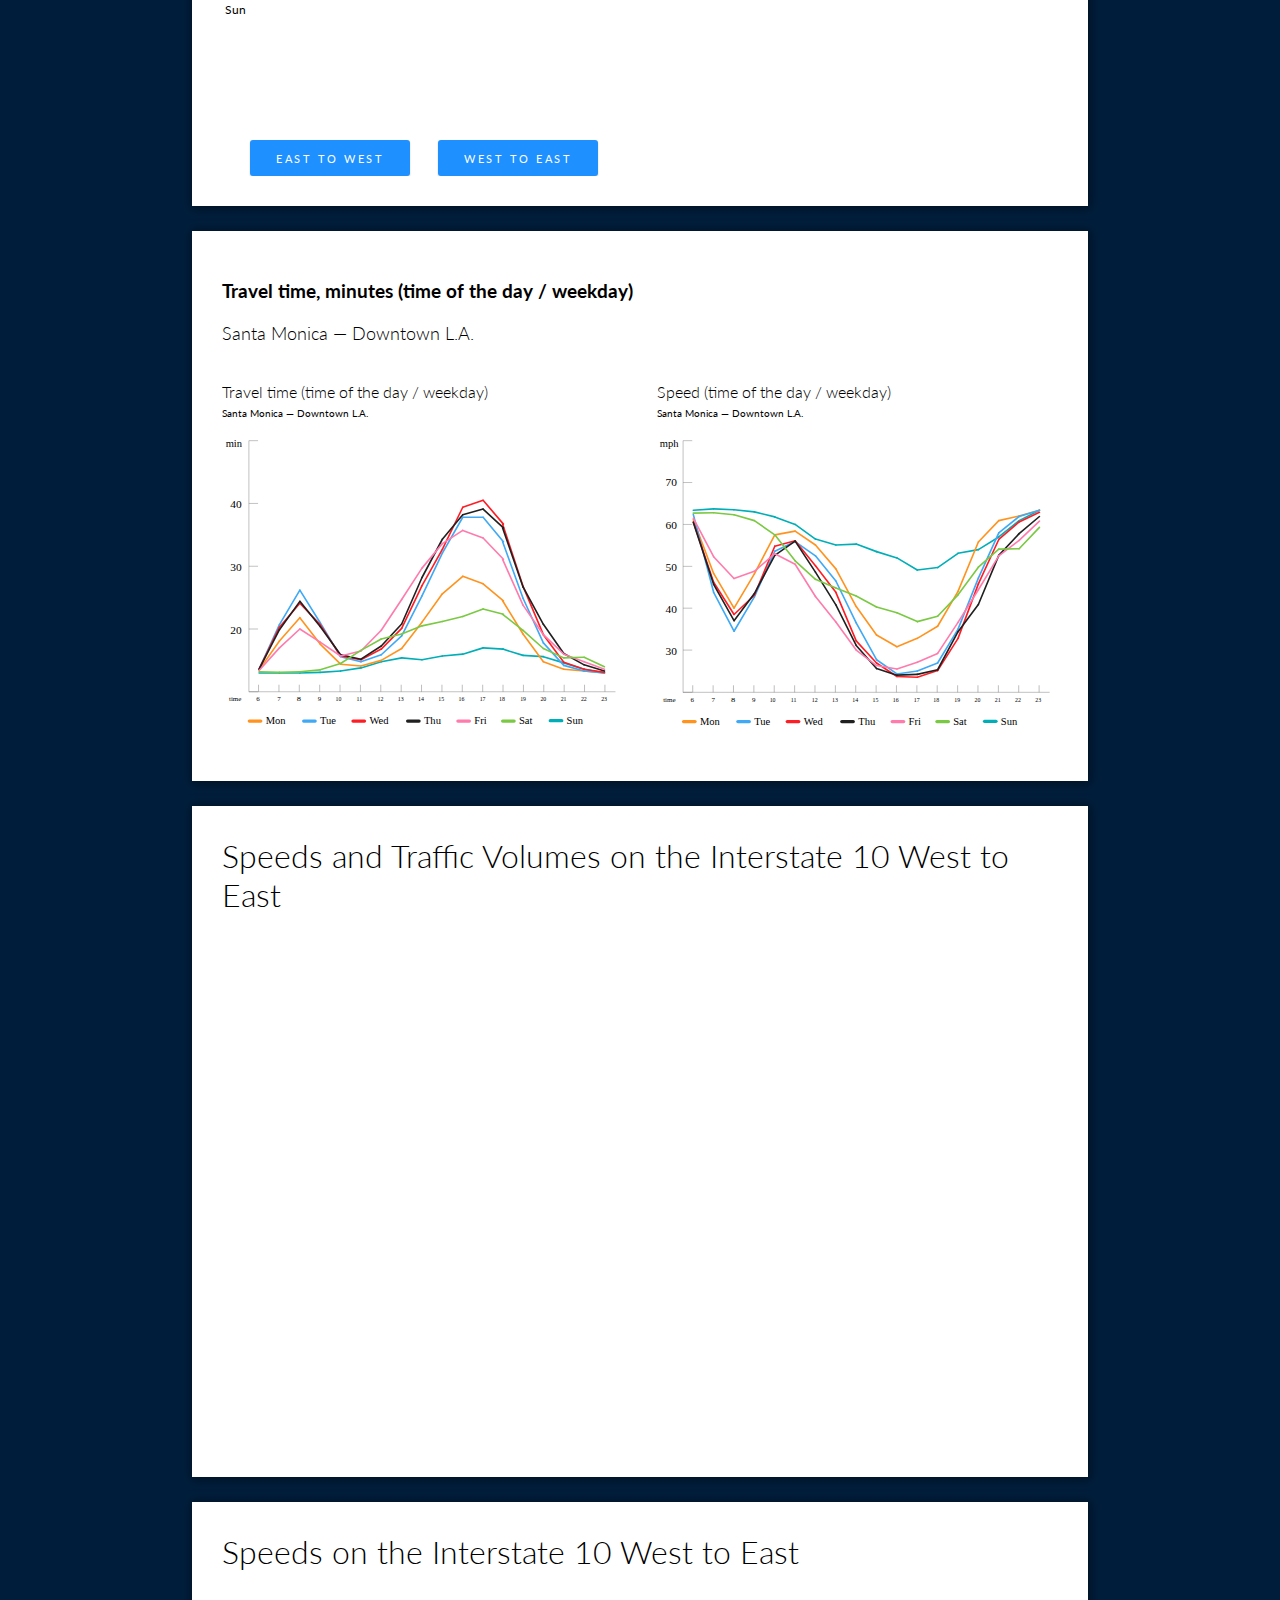
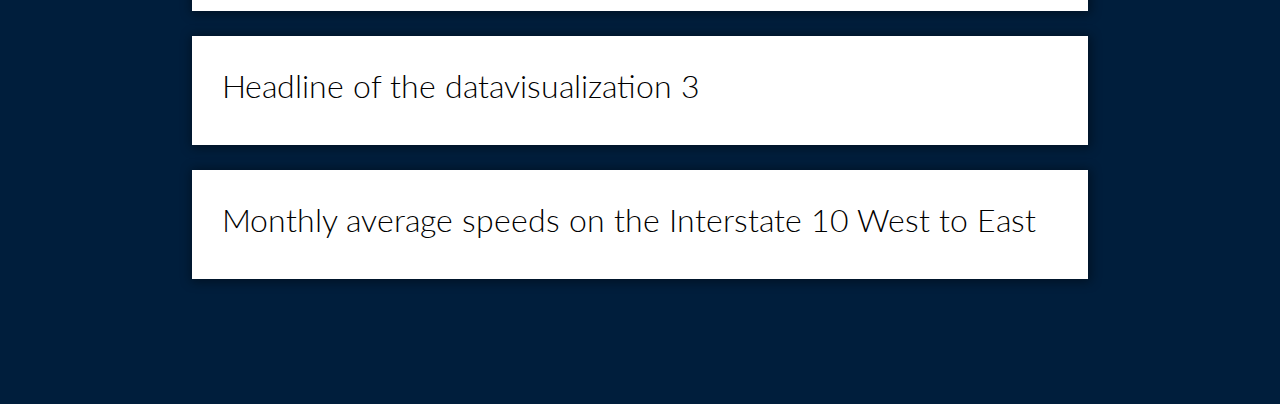
==== commit 24972cd0: "update calendar view" ====
--- a/index.html
+++ b/index.html
@@ -277,9 +277,10 @@
             
                 <h3>Travel time, minutes (time of the day / weekday)</h3>
                 
+                <iframe width="100%" height="520" frameborder="0" src="calendarView.html" allowfullscreen webkitallowfullscreen mozallowfullscreen oallowfullscreen msallowfullscreen></iframe>
                 <div id="chart"></div>
-                    <div id="dataset-picker">
-                </div>
+
+                <div id="dataset-picker"></div>
                 
             </div>
         </div>
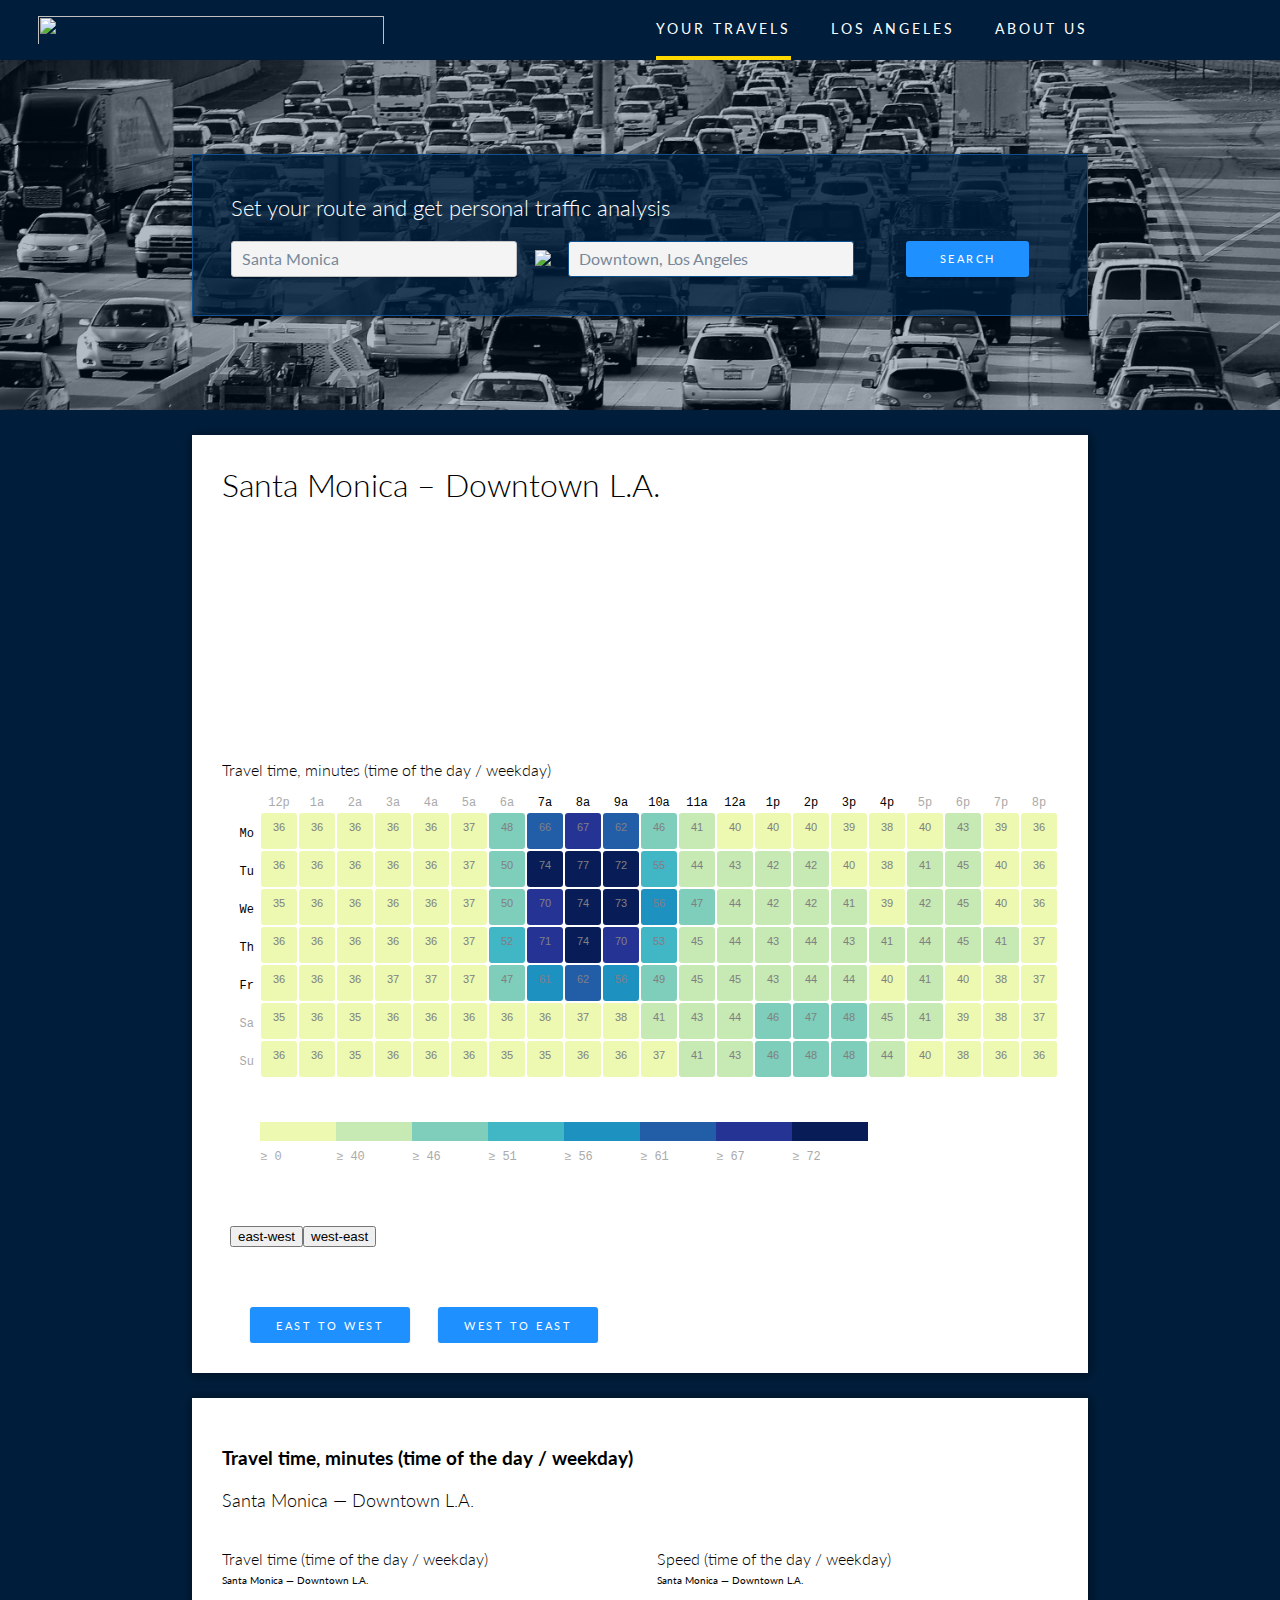
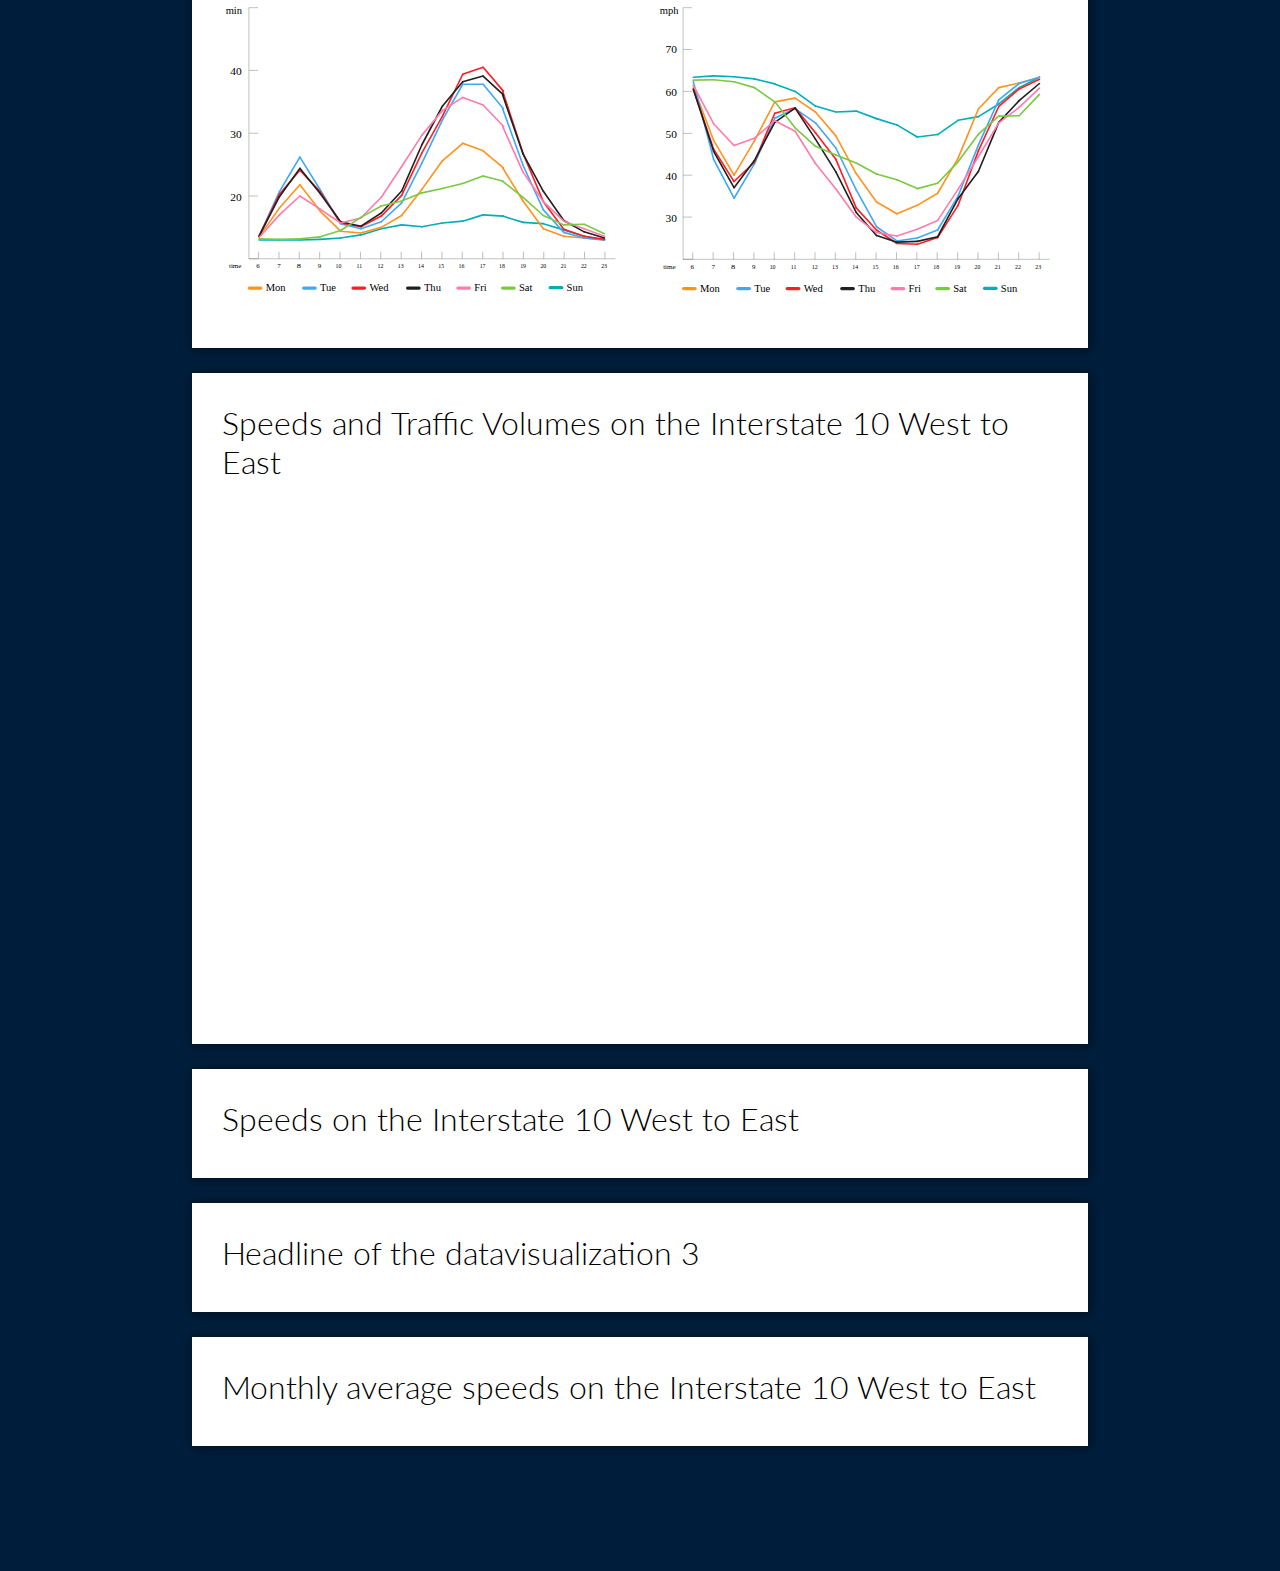
==== commit 24c1cbfa: "keep timecost as integer" ====
--- a/index.html
+++ b/index.html
@@ -278,8 +278,9 @@
                 <h3>Travel time, minutes (time of the day / weekday)</h3>
                 
                 <iframe width="100%" height="520" frameborder="0" src="calendarView.html" allowfullscreen webkitallowfullscreen mozallowfullscreen oallowfullscreen msallowfullscreen></iframe>
-                <div id="chart"></div>
-
+                
+                <!-- <div id="chart"></div>
+ -->
                 <div id="dataset-picker"></div>
                 
             </div>
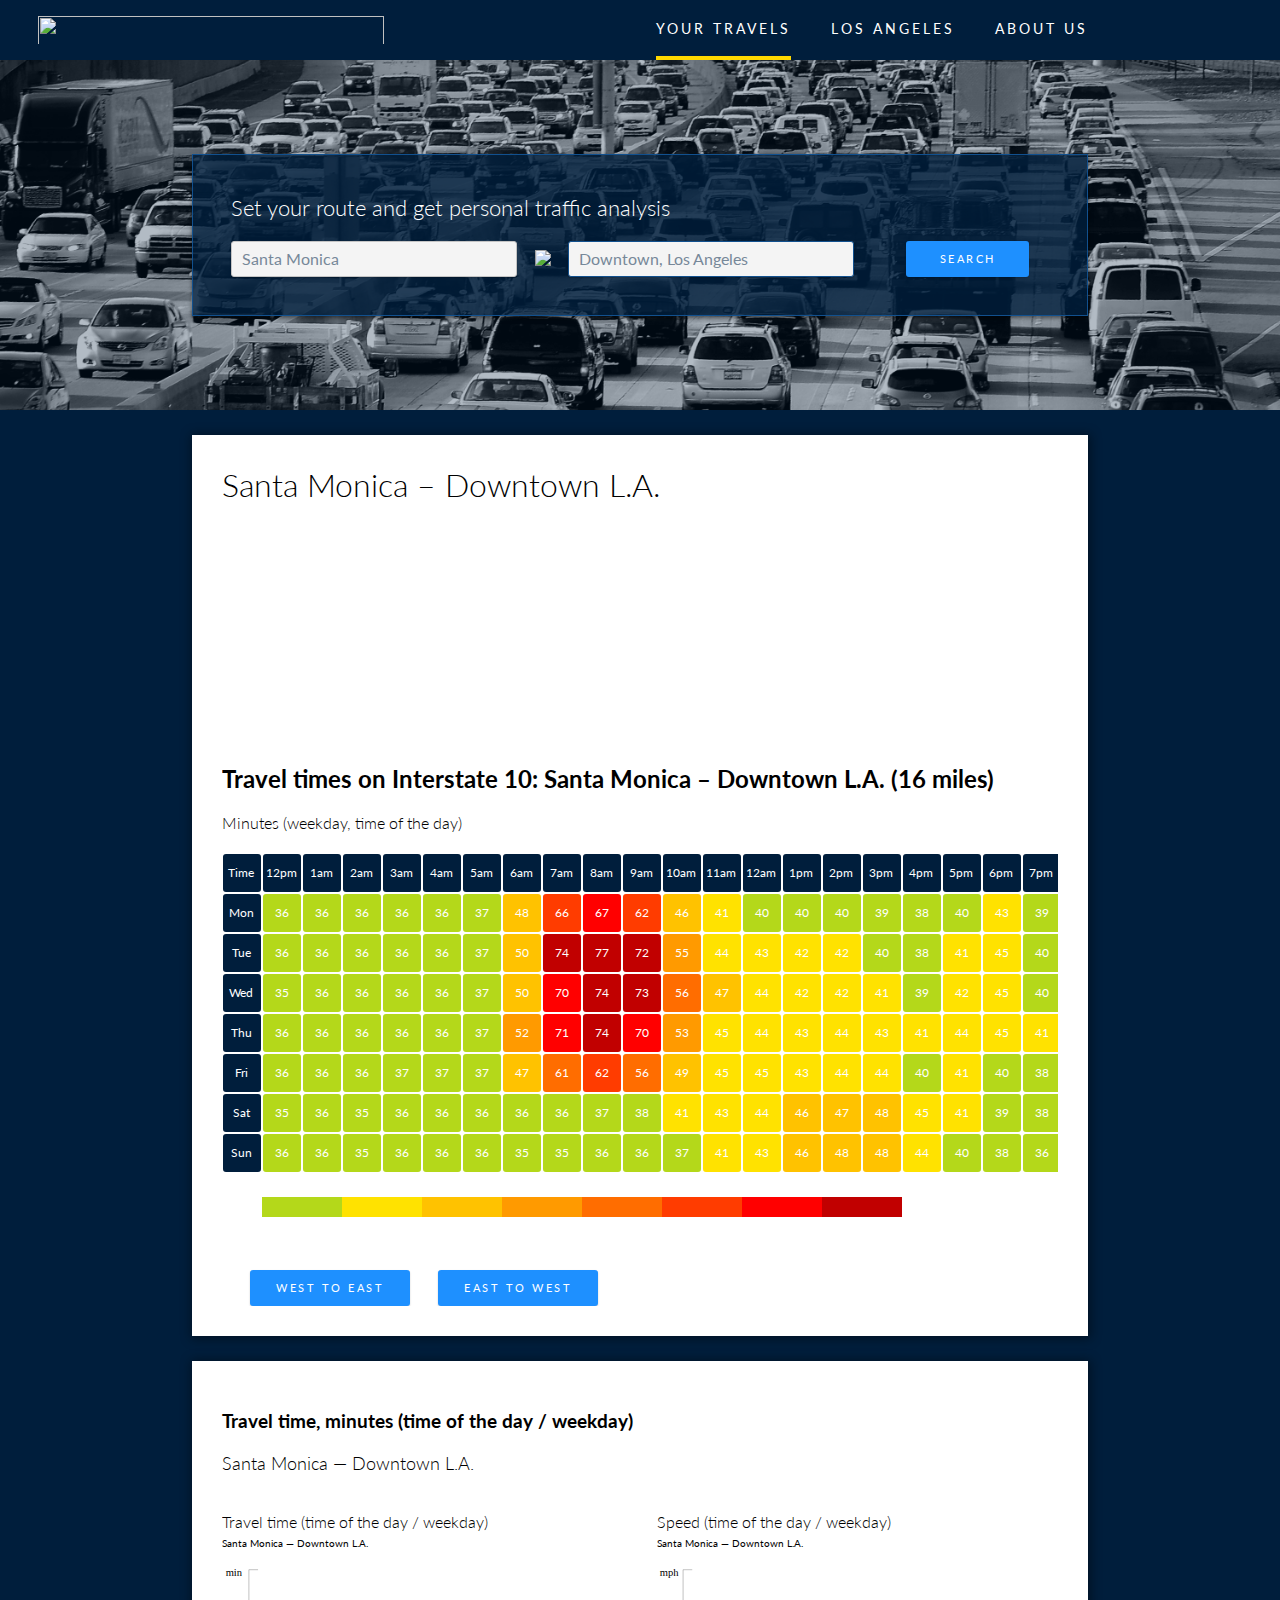
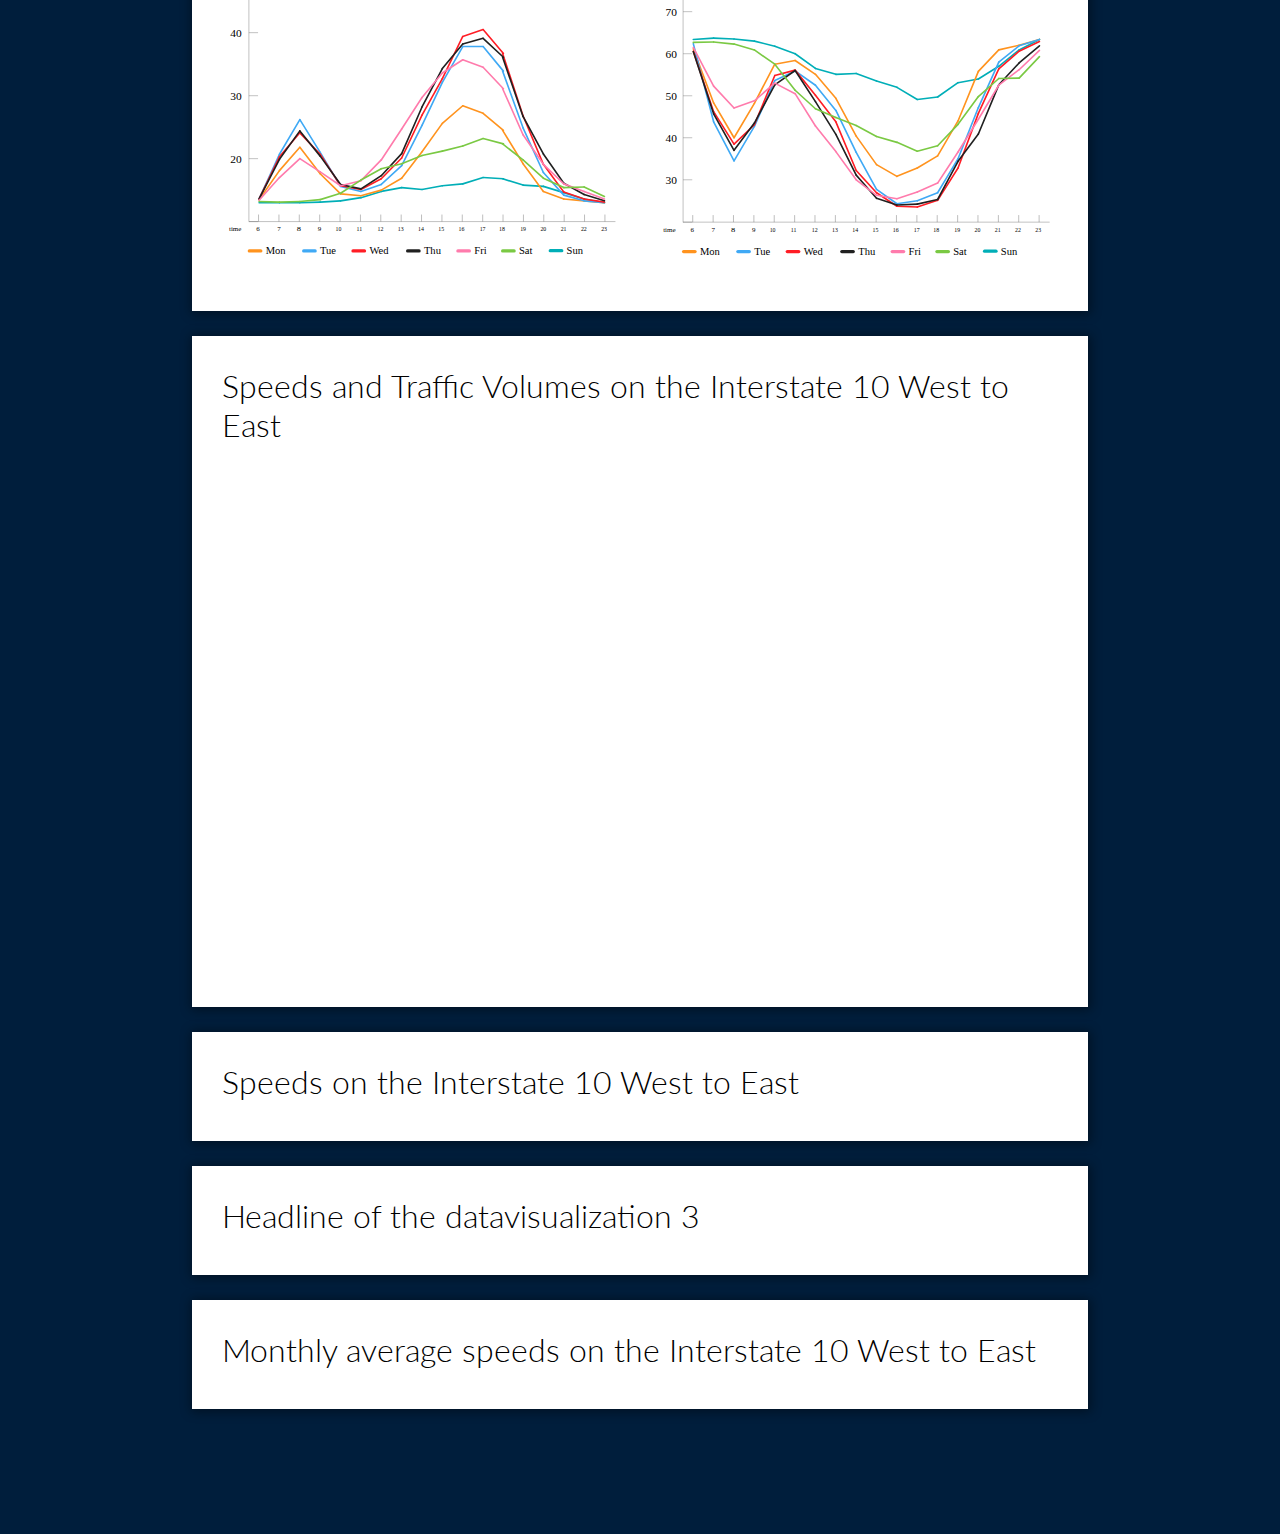
==== commit 36208a1a: "Add files via upload" ====
--- a/index.html
+++ b/index.html
@@ -275,13 +275,12 @@
                 <script src="https://maps.googleapis.com/maps/api/js?key=AIzaSyD3i_3c290fUN8S3hav7uxPqXZi8pbrhH4&callback=initMap"
                         async defer></script>
             
-                <h3>Travel time, minutes (time of the day / weekday)</h3>
-                
-                <iframe width="100%" height="520" frameborder="0" src="calendarView.html" allowfullscreen webkitallowfullscreen mozallowfullscreen oallowfullscreen msallowfullscreen></iframe>
-                
-                <!-- <div id="chart"></div>
- -->
-                <div id="dataset-picker"></div>
+                <h2>Travel times on Interstate 10: Santa Monica &ndash; Downtown L.A. (16 miles)</h2>
+                <h3>Minutes (weekday, time of the day)</h3>
+                
+                <div id="chart"></div>
+                    <div id="dataset-picker">
+                </div>
                 
             </div>
         </div>
--- a/css/styles.css
+++ b/css/styles.css
@@ -428,11 +428,13 @@
 text.mono {
     font-size: 9pt;
     font-family: 'Lato', sans-serif;
-    fill: #000;
+    fill: #ffffff;
+    stroke: white;
+    stroke-width: 0px;
 }
 
 text.axis-workweek {
-    fill: #000;
+    fill: #ffffff;
 }
 
 text.axis-worktime {
@@ -444,14 +446,20 @@
 }
 
 .dayLabel {
-    width: 41px;
-    height: 41px;
-    background-color: aqua;
-}
-
-
-
-/* END OF TABLE STYLES */
+    width: 40px;
+    height: 40px;
+    stroke: white;
+    stroke-width: 2px;
+}
+
+.timeLabel {
+    width: 40px;
+    height: 40px;
+    stroke: white;
+    stroke-width: 2px;
+}
+
+/* END OF TABbuLE STYLES */
 
 /*****************/
 /* MEDIA QUERIES */
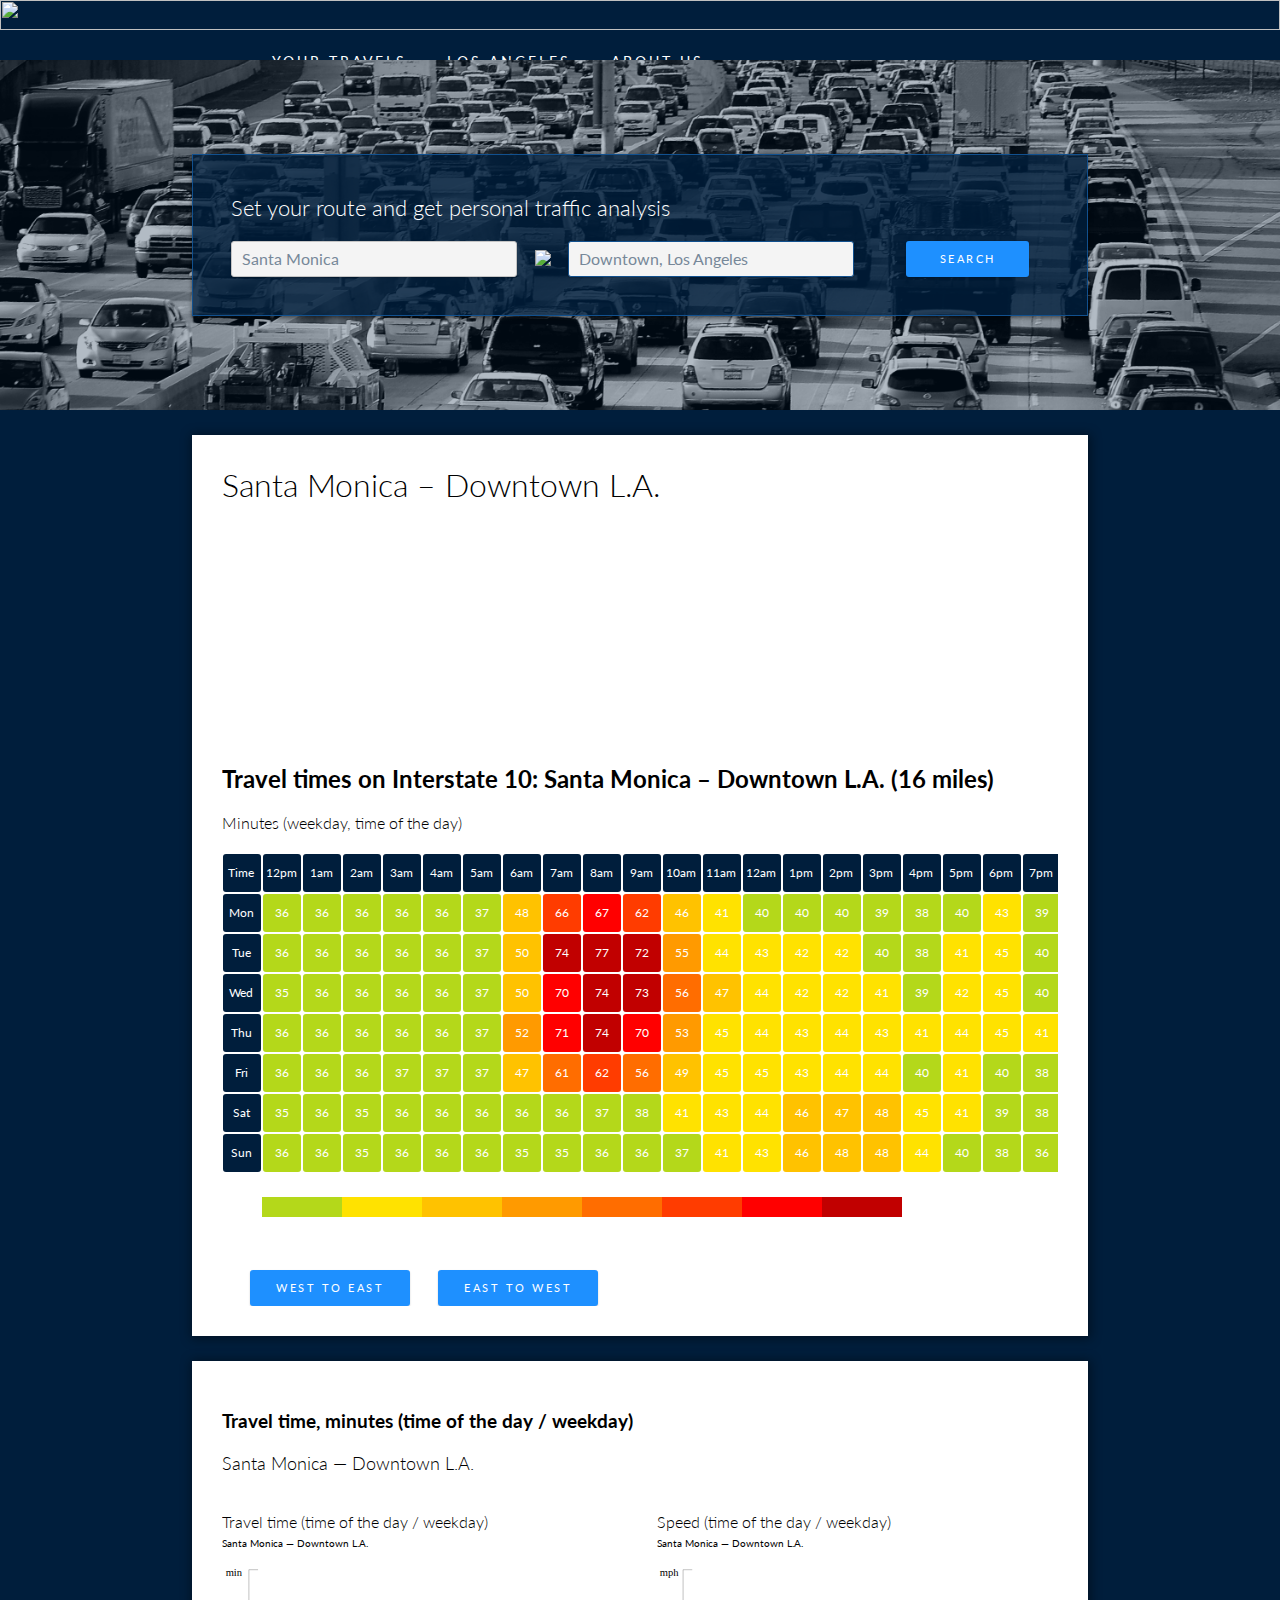
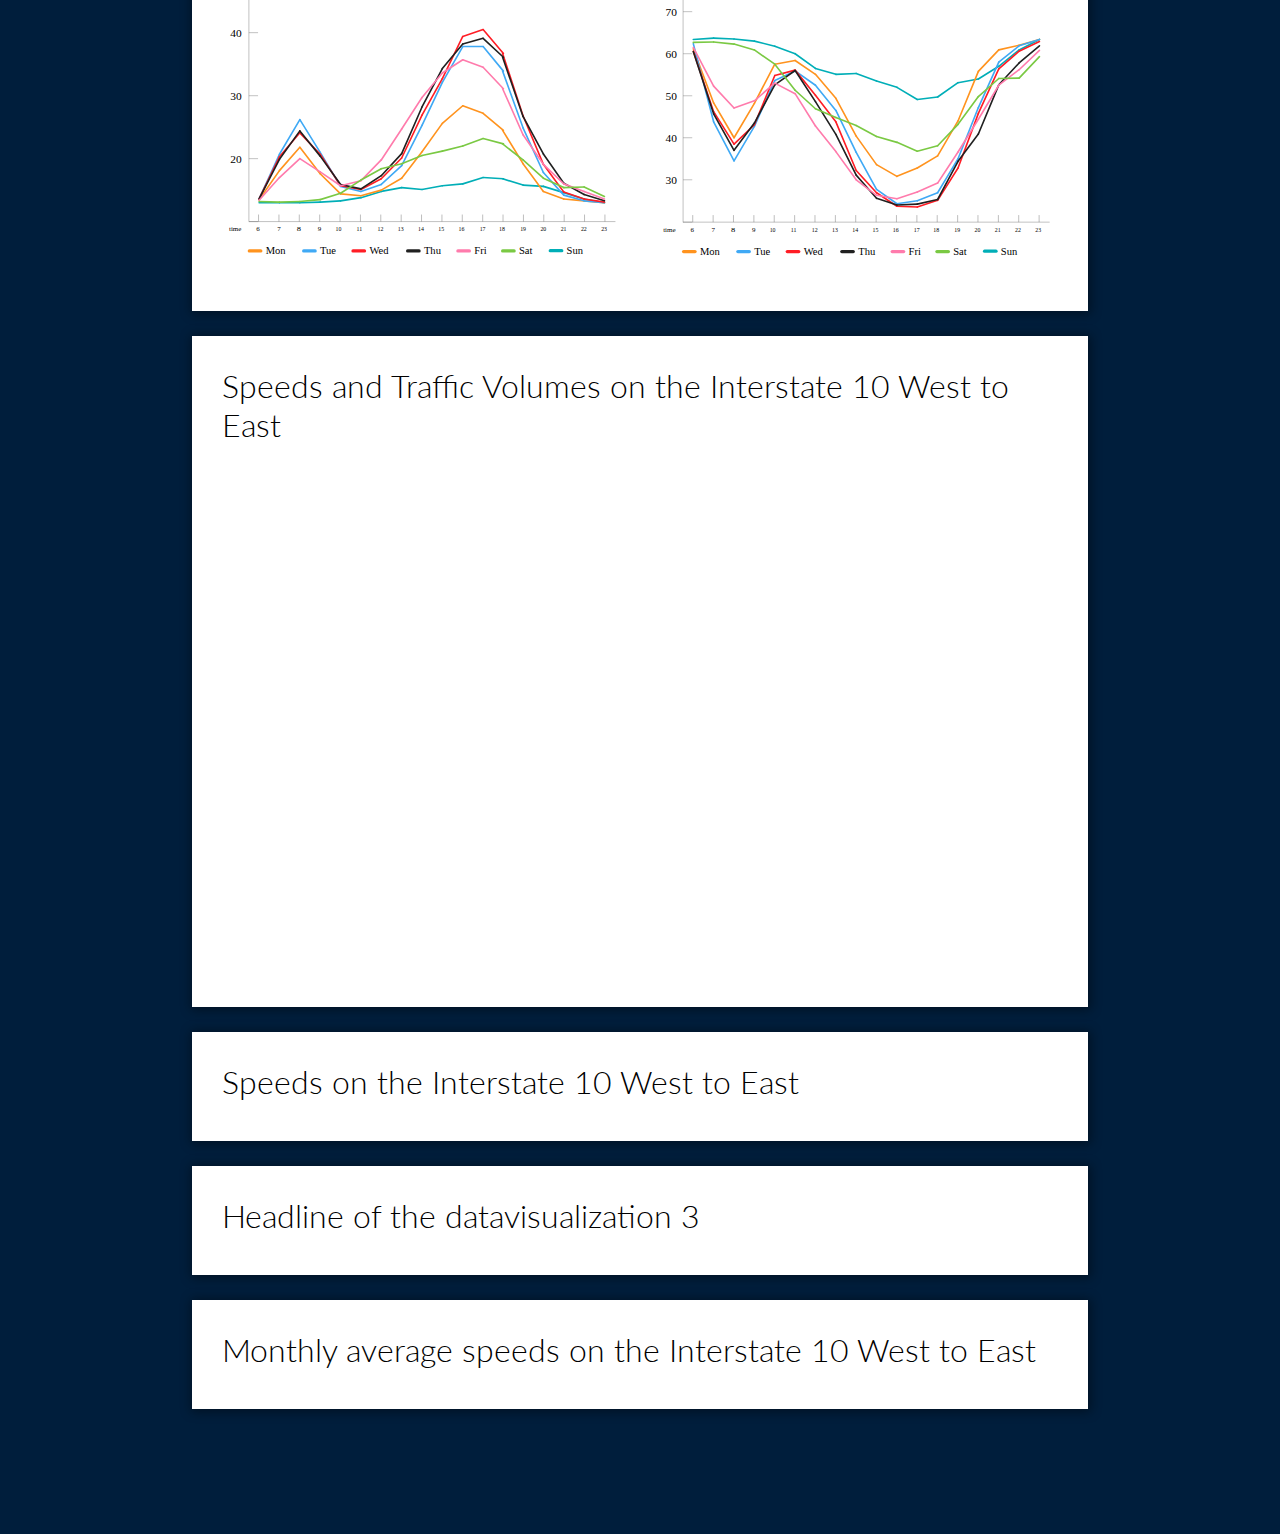
==== commit b6dabfb6: "changed mobile to mobile home" ====
--- a/index.html
+++ b/index.html
@@ -22,7 +22,7 @@
   
 <body>
     <header>    
-        <div id="mobile-nav"><i class="fa fa-bars" aria-hidden="true"></i></div>
+        <div id="mobile-home"><i class="fa fa-bars" aria-hidden="true"></i></div>
         <div id="logo"><img src="img/traviz-logo.svg"></div>
         <nav id="desktop-nav">
             <ul>
@@ -389,4 +389,4 @@
     </script>
 	
 </body>
-</html>+</html>
--- a/css/styles.css
+++ b/css/styles.css
@@ -35,7 +35,7 @@
     height: 60px;
     box-sizing: border-box;
 }
-
+/*
 #mobile-nav {
     display: none;
 }
@@ -57,7 +57,7 @@
     justify-content: center;
     color: #FFD800;
 }
-
+*/
 #logo img {
     width: 100%;
     height: 30px;
@@ -105,7 +105,7 @@
     border-bottom: 4px solid #FFD800;
 }
 
-#social {
+#socialbro {
     float: left;
     width: 15%;
     height: 60px; 
@@ -514,4 +514,4 @@
     margin: 25px auto;
 }
 
-}+}
